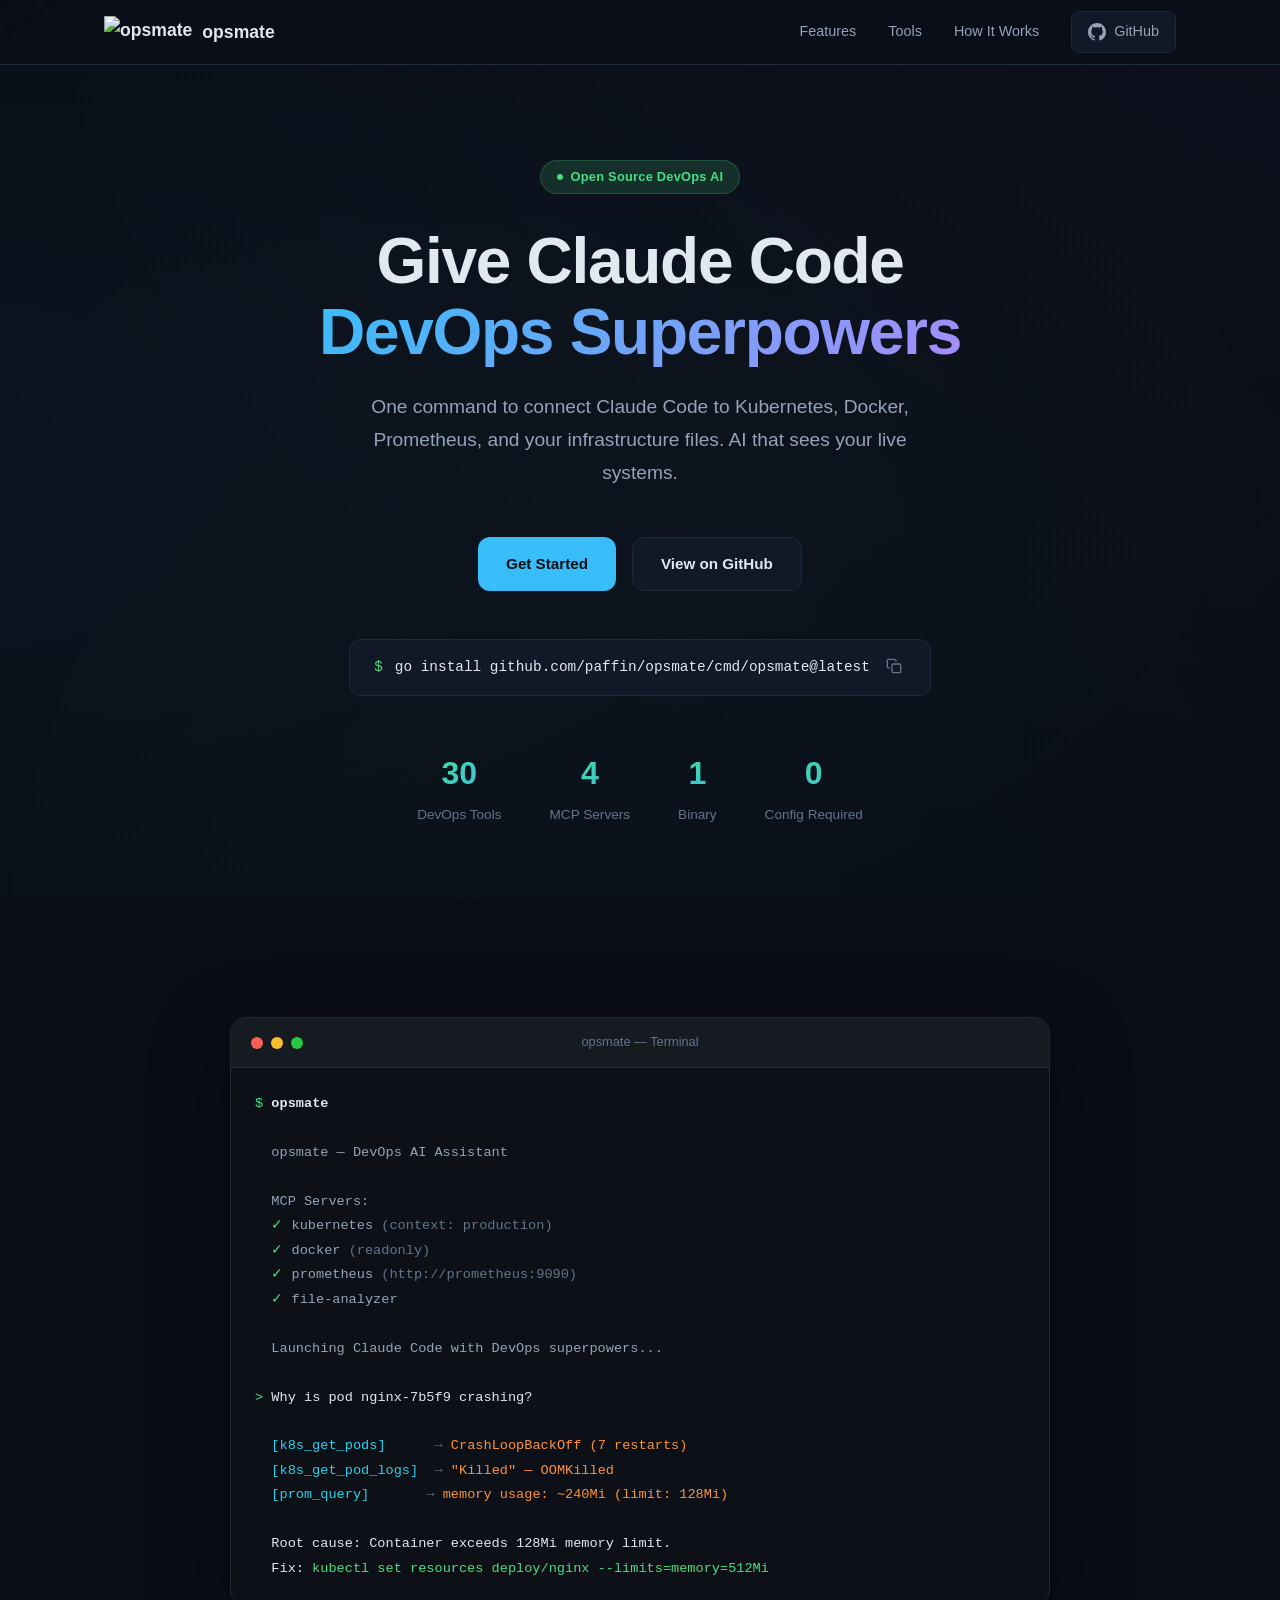
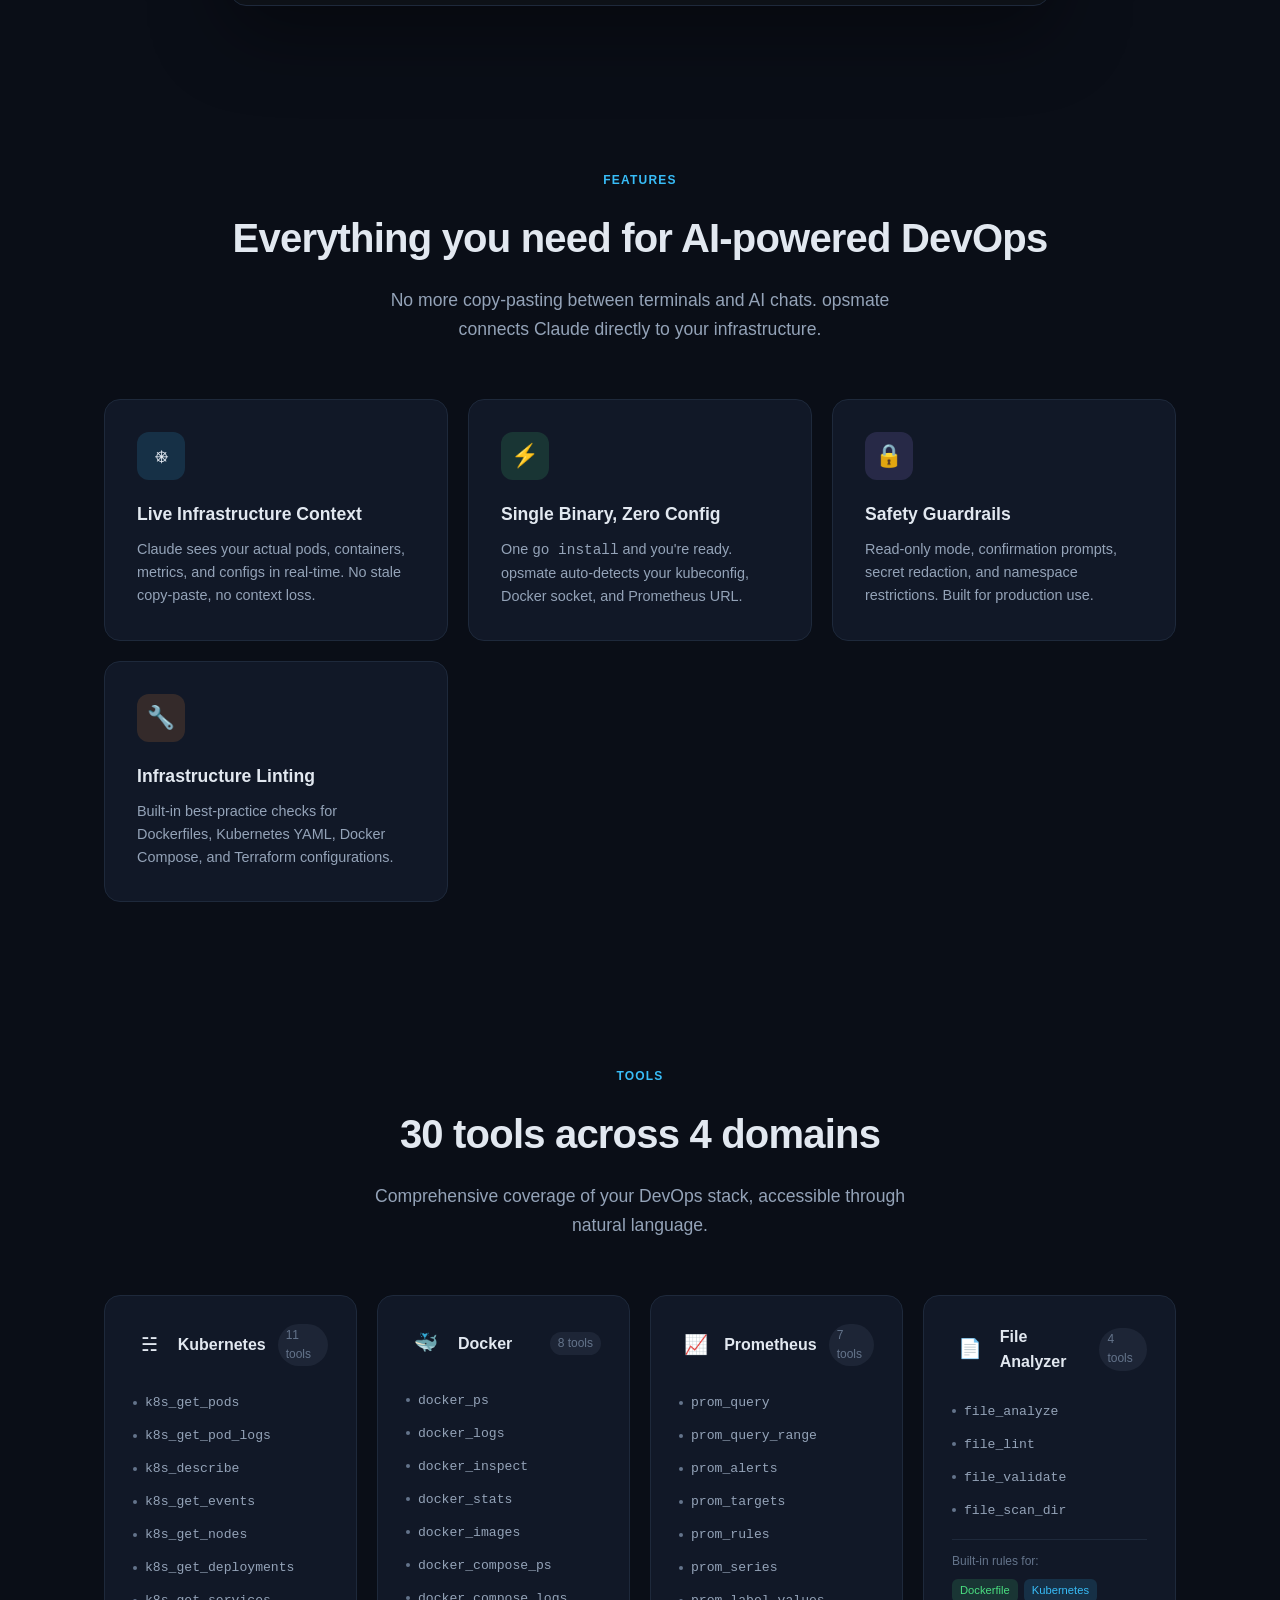
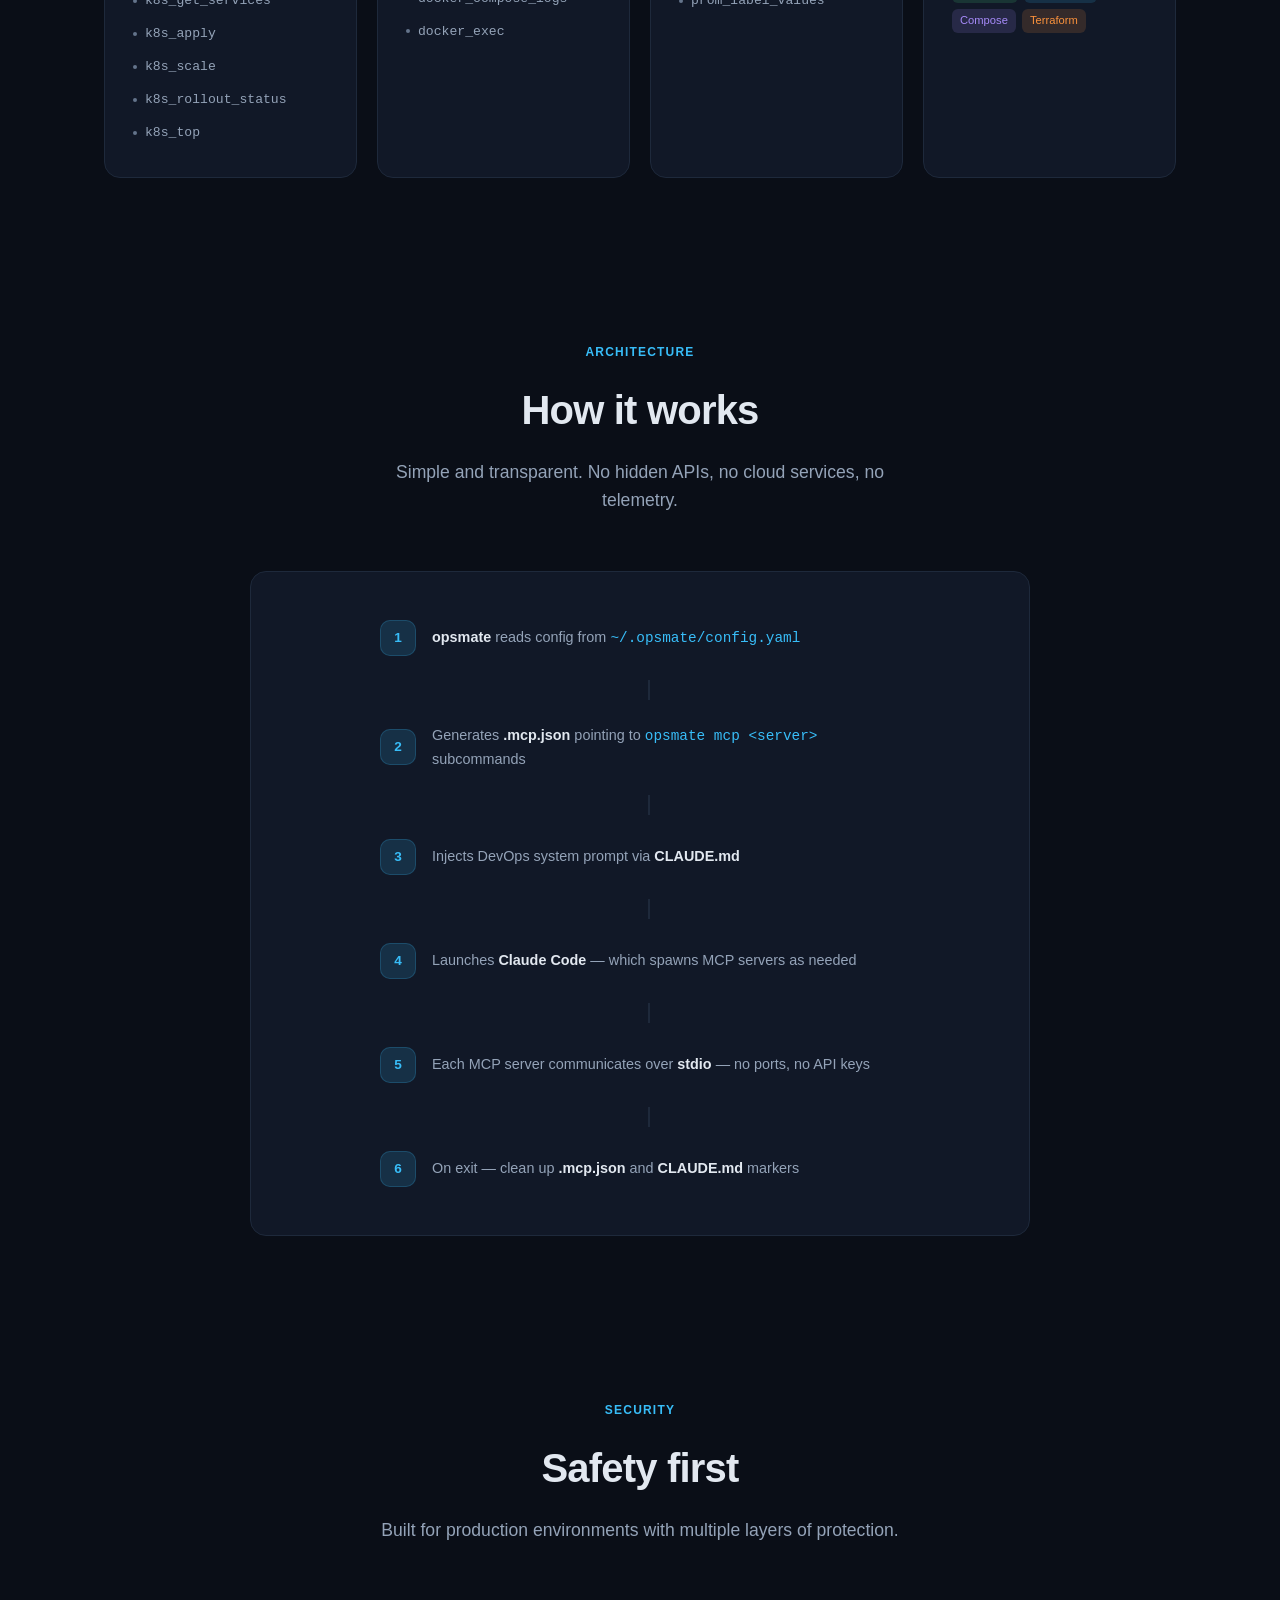
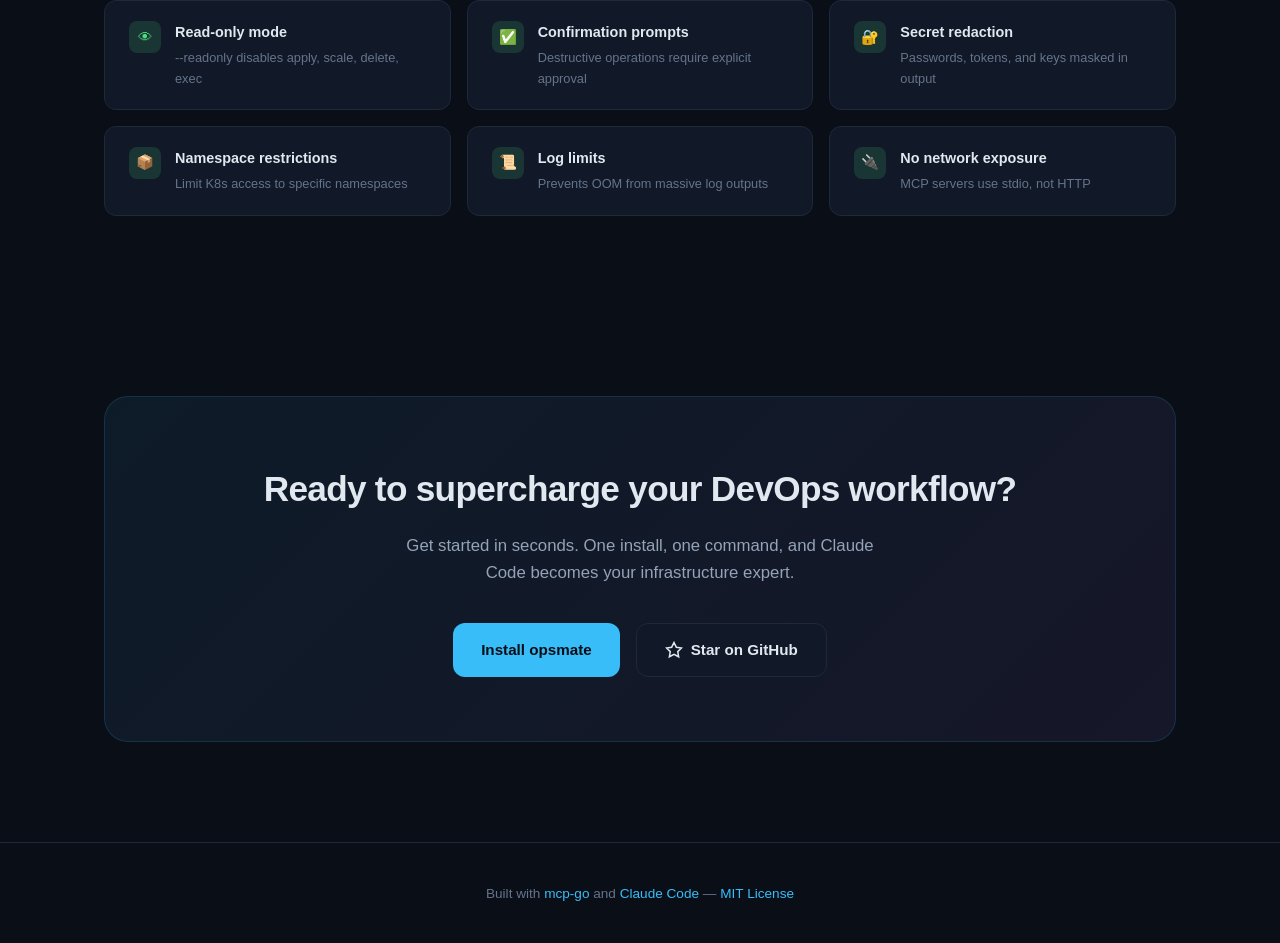
==== docs/index.html @ e322b0a3 "Add GitHub Pages landing page Beautiful dark-themed landing page showcasing opsmate features, 30 Dev" ====
<!DOCTYPE html>
<html lang="en">
<head>
    <meta charset="UTF-8">
    <meta name="viewport" content="width=device-width, initial-scale=1.0">
    <title>opsmate — DevOps AI Assistant for Claude Code</title>
    <meta name="description" content="One command to give Claude Code full understanding of your infrastructure. 30 DevOps tools. Zero copy-paste. Single binary.">
    <meta name="keywords" content="devops, kubernetes, docker, prometheus, claude, mcp, ai, cli, infrastructure">
    <meta property="og:title" content="opsmate — DevOps AI Assistant">
    <meta property="og:description" content="One command to give Claude Code full understanding of your infrastructure.">
    <meta property="og:type" content="website">
    <meta property="og:url" content="https://paffin.github.io/opsmate/">
    <link rel="icon" type="image/png" href="assets/logo.png">
    <style>
        :root {
            --bg: #0a0e17;
            --bg-card: #111827;
            --bg-card-hover: #1a2332;
            --border: #1e293b;
            --text: #e2e8f0;
            --text-dim: #94a3b8;
            --text-muted: #64748b;
            --accent: #38bdf8;
            --accent-glow: rgba(56, 189, 248, 0.15);
            --green: #4ade80;
            --green-dim: rgba(74, 222, 128, 0.15);
            --purple: #a78bfa;
            --purple-dim: rgba(167, 139, 250, 0.15);
            --orange: #fb923c;
            --orange-dim: rgba(251, 146, 60, 0.15);
            --red: #f87171;
            --cyan: #22d3ee;
            --gradient-1: linear-gradient(135deg, #38bdf8, #a78bfa);
            --gradient-2: linear-gradient(135deg, #4ade80, #38bdf8);
        }

        * { margin: 0; padding: 0; box-sizing: border-box; }

        html { scroll-behavior: smooth; }

        body {
            font-family: -apple-system, BlinkMacSystemFont, 'Segoe UI', Roboto, 'Helvetica Neue', Arial, sans-serif;
            background: var(--bg);
            color: var(--text);
            line-height: 1.6;
            overflow-x: hidden;
        }

        /* Ambient background */
        .ambient {
            position: fixed;
            top: 0; left: 0; right: 0; bottom: 0;
            pointer-events: none;
            z-index: 0;
            overflow: hidden;
        }
        .ambient::before {
            content: '';
            position: absolute;
            top: -50%; left: -50%;
            width: 200%; height: 200%;
            background: radial-gradient(ellipse at 20% 50%, rgba(56, 189, 248, 0.04) 0%, transparent 50%),
                        radial-gradient(ellipse at 80% 20%, rgba(167, 139, 250, 0.03) 0%, transparent 50%),
                        radial-gradient(ellipse at 50% 80%, rgba(74, 222, 128, 0.02) 0%, transparent 50%);
            animation: ambientShift 20s ease-in-out infinite alternate;
        }
        @keyframes ambientShift {
            0% { transform: translate(0, 0); }
            100% { transform: translate(-5%, 3%); }
        }

        .container {
            max-width: 1120px;
            margin: 0 auto;
            padding: 0 24px;
            position: relative;
            z-index: 1;
        }

        /* Nav */
        nav {
            position: fixed;
            top: 0; left: 0; right: 0;
            z-index: 100;
            backdrop-filter: blur(20px);
            background: rgba(10, 14, 23, 0.8);
            border-bottom: 1px solid var(--border);
        }
        nav .container {
            display: flex;
            align-items: center;
            justify-content: space-between;
            height: 64px;
        }
        .nav-brand {
            display: flex;
            align-items: center;
            gap: 10px;
            text-decoration: none;
            color: var(--text);
            font-weight: 700;
            font-size: 1.1rem;
        }
        .nav-brand img { height: 32px; }
        .nav-links { display: flex; gap: 32px; align-items: center; }
        .nav-links a {
            color: var(--text-dim);
            text-decoration: none;
            font-size: 0.9rem;
            transition: color 0.2s;
        }
        .nav-links a:hover { color: var(--text); }
        .nav-gh {
            display: inline-flex;
            align-items: center;
            gap: 8px;
            padding: 8px 16px;
            background: var(--bg-card);
            border: 1px solid var(--border);
            border-radius: 8px;
            color: var(--text);
            text-decoration: none;
            font-size: 0.85rem;
            font-weight: 500;
            transition: all 0.2s;
        }
        .nav-gh:hover { border-color: var(--accent); background: var(--accent-glow); }
        .nav-gh svg { width: 18px; height: 18px; fill: currentColor; }

        /* Hero */
        .hero {
            padding: 160px 0 100px;
            text-align: center;
        }
        .hero-badge {
            display: inline-flex;
            align-items: center;
            gap: 8px;
            padding: 6px 16px;
            background: var(--green-dim);
            border: 1px solid rgba(74, 222, 128, 0.2);
            border-radius: 100px;
            color: var(--green);
            font-size: 0.8rem;
            font-weight: 600;
            letter-spacing: 0.02em;
            margin-bottom: 32px;
        }
        .hero-badge::before {
            content: '';
            width: 6px; height: 6px;
            background: var(--green);
            border-radius: 50%;
            animation: pulse 2s ease-in-out infinite;
        }
        @keyframes pulse {
            0%, 100% { opacity: 1; }
            50% { opacity: 0.4; }
        }
        .hero h1 {
            font-size: clamp(2.5rem, 6vw, 4rem);
            font-weight: 800;
            line-height: 1.1;
            margin-bottom: 24px;
            letter-spacing: -0.02em;
        }
        .hero h1 .gradient {
            background: var(--gradient-1);
            -webkit-background-clip: text;
            -webkit-text-fill-color: transparent;
            background-clip: text;
        }
        .hero-sub {
            font-size: 1.2rem;
            color: var(--text-dim);
            max-width: 600px;
            margin: 0 auto 48px;
            line-height: 1.7;
        }
        .hero-actions {
            display: flex;
            gap: 16px;
            justify-content: center;
            flex-wrap: wrap;
            margin-bottom: 48px;
        }
        .btn {
            display: inline-flex;
            align-items: center;
            gap: 8px;
            padding: 14px 28px;
            border-radius: 12px;
            font-size: 0.95rem;
            font-weight: 600;
            text-decoration: none;
            transition: all 0.2s;
            cursor: pointer;
            border: none;
        }
        .btn-primary {
            background: var(--accent);
            color: #0a0e17;
        }
        .btn-primary:hover {
            background: #60ccf8;
            transform: translateY(-1px);
            box-shadow: 0 8px 30px rgba(56, 189, 248, 0.25);
        }
        .btn-secondary {
            background: var(--bg-card);
            color: var(--text);
            border: 1px solid var(--border);
        }
        .btn-secondary:hover {
            border-color: var(--text-muted);
            background: var(--bg-card-hover);
        }

        /* Install snippet */
        .install-box {
            display: inline-flex;
            align-items: center;
            gap: 12px;
            padding: 14px 24px;
            background: var(--bg-card);
            border: 1px solid var(--border);
            border-radius: 12px;
            font-family: 'SF Mono', 'Fira Code', 'Cascadia Code', monospace;
            font-size: 0.9rem;
            margin-bottom: 20px;
            cursor: pointer;
            transition: all 0.2s;
        }
        .install-box:hover { border-color: var(--accent); }
        .install-box .prompt { color: var(--green); user-select: none; }
        .install-box .cmd { color: var(--text); }
        .install-box .copy-btn {
            background: none;
            border: none;
            color: var(--text-muted);
            cursor: pointer;
            padding: 4px;
            transition: color 0.2s;
        }
        .install-box .copy-btn:hover { color: var(--accent); }

        /* Stats bar */
        .stats {
            display: flex;
            justify-content: center;
            gap: 48px;
            padding: 32px 0;
            flex-wrap: wrap;
        }
        .stat { text-align: center; }
        .stat-value {
            font-size: 2rem;
            font-weight: 800;
            background: var(--gradient-2);
            -webkit-background-clip: text;
            -webkit-text-fill-color: transparent;
            background-clip: text;
        }
        .stat-label { font-size: 0.85rem; color: var(--text-muted); margin-top: 4px; }

        /* Terminal demo */
        .terminal-section {
            padding: 60px 0 80px;
        }
        .terminal {
            background: #0d1117;
            border: 1px solid var(--border);
            border-radius: 16px;
            overflow: hidden;
            box-shadow: 0 25px 80px rgba(0,0,0,0.4);
            max-width: 820px;
            margin: 0 auto;
        }
        .terminal-bar {
            display: flex;
            align-items: center;
            gap: 8px;
            padding: 14px 20px;
            background: #161b22;
            border-bottom: 1px solid var(--border);
        }
        .terminal-dot {
            width: 12px; height: 12px;
            border-radius: 50%;
        }
        .terminal-dot.r { background: #ff5f57; }
        .terminal-dot.y { background: #febc2e; }
        .terminal-dot.g { background: #28c840; }
        .terminal-title {
            flex: 1;
            text-align: center;
            color: var(--text-muted);
            font-size: 0.8rem;
        }
        .terminal-body {
            padding: 24px;
            font-family: 'SF Mono', 'Fira Code', 'Cascadia Code', monospace;
            font-size: 0.85rem;
            line-height: 1.8;
            overflow-x: auto;
        }
        .terminal-body .prompt-line { color: var(--text-muted); }
        .terminal-body .prompt-sign { color: var(--green); }
        .terminal-body .cmd-text { color: var(--text); font-weight: 600; }
        .terminal-body .output { color: var(--text-dim); }
        .terminal-body .success { color: var(--green); }
        .terminal-body .tool-call { color: var(--cyan); }
        .terminal-body .arrow { color: var(--text-muted); }
        .terminal-body .result { color: var(--orange); }
        .terminal-body .ai-text { color: var(--text); }
        .terminal-body .dim { color: var(--text-muted); }

        /* Section headers */
        .section-header {
            text-align: center;
            margin-bottom: 56px;
        }
        .section-tag {
            display: inline-block;
            font-size: 0.75rem;
            font-weight: 700;
            letter-spacing: 0.1em;
            text-transform: uppercase;
            color: var(--accent);
            margin-bottom: 16px;
        }
        .section-header h2 {
            font-size: clamp(1.8rem, 4vw, 2.5rem);
            font-weight: 800;
            letter-spacing: -0.02em;
            margin-bottom: 16px;
        }
        .section-header p {
            color: var(--text-dim);
            font-size: 1.1rem;
            max-width: 560px;
            margin: 0 auto;
        }

        /* Features grid */
        .features {
            padding: 80px 0;
        }
        .features-grid {
            display: grid;
            grid-template-columns: repeat(auto-fit, minmax(320px, 1fr));
            gap: 20px;
        }
        .feature-card {
            padding: 32px;
            background: var(--bg-card);
            border: 1px solid var(--border);
            border-radius: 16px;
            transition: all 0.3s;
        }
        .feature-card:hover {
            border-color: rgba(56, 189, 248, 0.3);
            transform: translateY(-2px);
            box-shadow: 0 12px 40px rgba(0,0,0,0.2);
        }
        .feature-icon {
            width: 48px; height: 48px;
            border-radius: 12px;
            display: flex;
            align-items: center;
            justify-content: center;
            font-size: 1.4rem;
            margin-bottom: 20px;
        }
        .feature-icon.blue { background: var(--accent-glow); }
        .feature-icon.green { background: var(--green-dim); }
        .feature-icon.purple { background: var(--purple-dim); }
        .feature-icon.orange { background: var(--orange-dim); }
        .feature-card h3 {
            font-size: 1.1rem;
            font-weight: 700;
            margin-bottom: 10px;
        }
        .feature-card p {
            color: var(--text-dim);
            font-size: 0.9rem;
            line-height: 1.6;
        }

        /* Tools section */
        .tools-section {
            padding: 80px 0;
        }
        .tools-grid {
            display: grid;
            grid-template-columns: repeat(auto-fit, minmax(240px, 1fr));
            gap: 20px;
        }
        .tool-group {
            padding: 28px;
            background: var(--bg-card);
            border: 1px solid var(--border);
            border-radius: 16px;
        }
        .tool-group-header {
            display: flex;
            align-items: center;
            gap: 12px;
            margin-bottom: 20px;
        }
        .tool-group-icon {
            width: 40px; height: 40px;
            border-radius: 10px;
            display: flex;
            align-items: center;
            justify-content: center;
            font-size: 1.2rem;
        }
        .tool-group-name {
            font-weight: 700;
            font-size: 1rem;
        }
        .tool-group-count {
            font-size: 0.75rem;
            color: var(--text-muted);
            background: rgba(100, 116, 139, 0.15);
            padding: 2px 8px;
            border-radius: 100px;
            margin-left: auto;
        }
        .tool-list {
            list-style: none;
        }
        .tool-list li {
            padding: 6px 0;
            font-size: 0.82rem;
            color: var(--text-dim);
            font-family: 'SF Mono', 'Fira Code', 'Cascadia Code', monospace;
            display: flex;
            align-items: center;
            gap: 8px;
        }
        .tool-list li::before {
            content: '';
            width: 4px; height: 4px;
            background: var(--text-muted);
            border-radius: 50%;
            flex-shrink: 0;
        }

        /* How it works */
        .how-section {
            padding: 80px 0;
        }
        .architecture-box {
            background: var(--bg-card);
            border: 1px solid var(--border);
            border-radius: 16px;
            padding: 48px;
            max-width: 780px;
            margin: 0 auto;
        }
        .arch-flow {
            display: flex;
            flex-direction: column;
            gap: 24px;
            align-items: center;
        }
        .arch-step {
            display: flex;
            align-items: center;
            gap: 16px;
            width: 100%;
            max-width: 520px;
        }
        .arch-num {
            width: 36px; height: 36px;
            border-radius: 10px;
            background: var(--accent-glow);
            border: 1px solid rgba(56, 189, 248, 0.2);
            display: flex;
            align-items: center;
            justify-content: center;
            font-size: 0.85rem;
            font-weight: 700;
            color: var(--accent);
            flex-shrink: 0;
        }
        .arch-text { font-size: 0.9rem; color: var(--text-dim); }
        .arch-text strong { color: var(--text); }
        .arch-arrow {
            width: 2px; height: 20px;
            background: var(--border);
            margin-left: 17px;
        }

        /* Safety section */
        .safety-section {
            padding: 80px 0;
        }
        .safety-grid {
            display: grid;
            grid-template-columns: repeat(auto-fit, minmax(300px, 1fr));
            gap: 16px;
        }
        .safety-item {
            display: flex;
            align-items: flex-start;
            gap: 14px;
            padding: 20px 24px;
            background: var(--bg-card);
            border: 1px solid var(--border);
            border-radius: 12px;
        }
        .safety-icon {
            width: 32px; height: 32px;
            border-radius: 8px;
            background: var(--green-dim);
            display: flex;
            align-items: center;
            justify-content: center;
            flex-shrink: 0;
            color: var(--green);
            font-size: 0.9rem;
        }
        .safety-item h4 {
            font-size: 0.9rem;
            font-weight: 600;
            margin-bottom: 4px;
        }
        .safety-item p {
            font-size: 0.8rem;
            color: var(--text-muted);
        }

        /* CTA */
        .cta-section {
            padding: 100px 0;
            text-align: center;
        }
        .cta-box {
            padding: 64px 48px;
            background: linear-gradient(135deg, rgba(56, 189, 248, 0.08), rgba(167, 139, 250, 0.08));
            border: 1px solid rgba(56, 189, 248, 0.15);
            border-radius: 24px;
        }
        .cta-box h2 {
            font-size: clamp(1.6rem, 3vw, 2.2rem);
            font-weight: 800;
            margin-bottom: 16px;
            letter-spacing: -0.02em;
        }
        .cta-box p {
            color: var(--text-dim);
            font-size: 1.05rem;
            margin-bottom: 36px;
            max-width: 480px;
            margin-left: auto;
            margin-right: auto;
        }

        /* Footer */
        footer {
            padding: 40px 0;
            border-top: 1px solid var(--border);
            text-align: center;
        }
        footer p {
            color: var(--text-muted);
            font-size: 0.85rem;
        }
        footer a { color: var(--accent); text-decoration: none; }
        footer a:hover { text-decoration: underline; }

        /* Responsive */
        @media (max-width: 768px) {
            .nav-links a:not(.nav-gh) { display: none; }
            .hero { padding: 120px 0 60px; }
            .stats { gap: 32px; }
            .install-box { font-size: 0.8rem; padding: 12px 16px; }
            .features-grid, .tools-grid { grid-template-columns: 1fr; }
            .safety-grid { grid-template-columns: 1fr; }
            .architecture-box { padding: 32px 24px; }
            .cta-box { padding: 48px 24px; }
        }

        /* Animations */
        .fade-in {
            opacity: 0;
            transform: translateY(20px);
            transition: opacity 0.6s ease, transform 0.6s ease;
        }
        .fade-in.visible {
            opacity: 1;
            transform: translateY(0);
        }
    </style>
</head>
<body>
    <div class="ambient"></div>

    <!-- Nav -->
    <nav>
        <div class="container">
            <a href="#" class="nav-brand">
                <img src="assets/logo.png" alt="opsmate">
                <span>opsmate</span>
            </a>
            <div class="nav-links">
                <a href="#features">Features</a>
                <a href="#tools">Tools</a>
                <a href="#how-it-works">How It Works</a>
                <a href="https://github.com/Paffin/opsmate" class="nav-gh">
                    <svg viewBox="0 0 16 16"><path d="M8 0C3.58 0 0 3.58 0 8c0 3.54 2.29 6.53 5.47 7.59.4.07.55-.17.55-.38 0-.19-.01-.82-.01-1.49-2.01.37-2.53-.49-2.69-.94-.09-.23-.48-.94-.82-1.13-.28-.15-.68-.52-.01-.53.63-.01 1.08.58 1.23.82.72 1.21 1.87.87 2.33.66.07-.52.28-.87.51-1.07-1.78-.2-3.64-.89-3.64-3.95 0-.87.31-1.59.82-2.15-.08-.2-.36-1.02.08-2.12 0 0 .67-.21 2.2.82.64-.18 1.32-.27 2-.27.68 0 1.36.09 2 .27 1.53-1.04 2.2-.82 2.2-.82.44 1.1.16 1.92.08 2.12.51.56.82 1.27.82 2.15 0 3.07-1.87 3.75-3.65 3.95.29.25.54.73.54 1.48 0 1.07-.01 1.93-.01 2.2 0 .21.15.46.55.38A8.013 8.013 0 0016 8c0-4.42-3.58-8-8-8z"/></svg>
                    GitHub
                </a>
            </div>
        </div>
    </nav>

    <!-- Hero -->
    <section class="hero">
        <div class="container">
            <div class="hero-badge">Open Source DevOps AI</div>
            <h1>
                Give Claude Code<br>
                <span class="gradient">DevOps Superpowers</span>
            </h1>
            <p class="hero-sub">
                One command to connect Claude Code to Kubernetes, Docker, Prometheus, and your infrastructure files. AI that sees your live systems.
            </p>
            <div class="hero-actions">
                <a href="https://github.com/Paffin/opsmate#install" class="btn btn-primary">Get Started</a>
                <a href="https://github.com/Paffin/opsmate" class="btn btn-secondary">View on GitHub</a>
            </div>
            <div class="install-box" onclick="navigator.clipboard.writeText('go install github.com/paffin/opsmate/cmd/opsmate@latest')">
                <span class="prompt">$</span>
                <span class="cmd">go install github.com/paffin/opsmate/cmd/opsmate@latest</span>
                <button class="copy-btn" title="Copy">
                    <svg width="16" height="16" viewBox="0 0 24 24" fill="none" stroke="currentColor" stroke-width="2" stroke-linecap="round" stroke-linejoin="round"><rect x="9" y="9" width="13" height="13" rx="2" ry="2"/><path d="M5 15H4a2 2 0 0 1-2-2V4a2 2 0 0 1 2-2h9a2 2 0 0 1 2 2v1"/></svg>
                </button>
            </div>

            <div class="stats fade-in">
                <div class="stat">
                    <div class="stat-value">30</div>
                    <div class="stat-label">DevOps Tools</div>
                </div>
                <div class="stat">
                    <div class="stat-value">4</div>
                    <div class="stat-label">MCP Servers</div>
                </div>
                <div class="stat">
                    <div class="stat-value">1</div>
                    <div class="stat-label">Binary</div>
                </div>
                <div class="stat">
                    <div class="stat-value">0</div>
                    <div class="stat-label">Config Required</div>
                </div>
            </div>
        </div>
    </section>

    <!-- Terminal Demo -->
    <section class="terminal-section">
        <div class="container">
            <div class="terminal fade-in">
                <div class="terminal-bar">
                    <div class="terminal-dot r"></div>
                    <div class="terminal-dot y"></div>
                    <div class="terminal-dot g"></div>
                    <div class="terminal-title">opsmate &mdash; Terminal</div>
                    <div style="width:52px"></div>
                </div>
                <div class="terminal-body">
                    <div><span class="prompt-sign">$</span> <span class="cmd-text">opsmate</span></div>
                    <br>
                    <div class="output">&nbsp;&nbsp;opsmate &mdash; DevOps AI Assistant</div>
                    <br>
                    <div class="output">&nbsp;&nbsp;MCP Servers:</div>
                    <div>&nbsp;&nbsp;<span class="success">&check;</span> <span class="output">kubernetes</span> <span class="dim">(context: production)</span></div>
                    <div>&nbsp;&nbsp;<span class="success">&check;</span> <span class="output">docker</span> <span class="dim">(readonly)</span></div>
                    <div>&nbsp;&nbsp;<span class="success">&check;</span> <span class="output">prometheus</span> <span class="dim">(http://prometheus:9090)</span></div>
                    <div>&nbsp;&nbsp;<span class="success">&check;</span> <span class="output">file-analyzer</span></div>
                    <br>
                    <div class="output">&nbsp;&nbsp;Launching Claude Code with DevOps superpowers...</div>
                    <br>
                    <div><span class="prompt-sign">&gt;</span> <span class="ai-text">Why is pod nginx-7b5f9 crashing?</span></div>
                    <br>
                    <div>&nbsp;&nbsp;<span class="tool-call">[k8s_get_pods]</span> &nbsp;&nbsp;&nbsp;&nbsp;&nbsp;<span class="arrow">&rarr;</span> <span class="result">CrashLoopBackOff (7 restarts)</span></div>
                    <div>&nbsp;&nbsp;<span class="tool-call">[k8s_get_pod_logs]</span> &nbsp;<span class="arrow">&rarr;</span> <span class="result">"Killed" &mdash; OOMKilled</span></div>
                    <div>&nbsp;&nbsp;<span class="tool-call">[prom_query]</span> &nbsp;&nbsp;&nbsp;&nbsp;&nbsp;&nbsp;<span class="arrow">&rarr;</span> <span class="result">memory usage: ~240Mi (limit: 128Mi)</span></div>
                    <br>
                    <div class="ai-text">&nbsp;&nbsp;Root cause: Container exceeds 128Mi memory limit.</div>
                    <div class="ai-text">&nbsp;&nbsp;Fix: <span style="color: var(--green)">kubectl set resources deploy/nginx --limits=memory=512Mi</span></div>
                </div>
            </div>
        </div>
    </section>

    <!-- Features -->
    <section class="features" id="features">
        <div class="container">
            <div class="section-header fade-in">
                <div class="section-tag">Features</div>
                <h2>Everything you need for AI-powered DevOps</h2>
                <p>No more copy-pasting between terminals and AI chats. opsmate connects Claude directly to your infrastructure.</p>
            </div>
            <div class="features-grid">
                <div class="feature-card fade-in">
                    <div class="feature-icon blue">&#9096;</div>
                    <h3>Live Infrastructure Context</h3>
                    <p>Claude sees your actual pods, containers, metrics, and configs in real-time. No stale copy-paste, no context loss.</p>
                </div>
                <div class="feature-card fade-in">
                    <div class="feature-icon green">&#9889;</div>
                    <h3>Single Binary, Zero Config</h3>
                    <p>One <code>go install</code> and you're ready. opsmate auto-detects your kubeconfig, Docker socket, and Prometheus URL.</p>
                </div>
                <div class="feature-card fade-in">
                    <div class="feature-icon purple">&#128274;</div>
                    <h3>Safety Guardrails</h3>
                    <p>Read-only mode, confirmation prompts, secret redaction, and namespace restrictions. Built for production use.</p>
                </div>
                <div class="feature-card fade-in">
                    <div class="feature-icon orange">&#128295;</div>
                    <h3>Infrastructure Linting</h3>
                    <p>Built-in best-practice checks for Dockerfiles, Kubernetes YAML, Docker Compose, and Terraform configurations.</p>
                </div>
            </div>
        </div>
    </section>

    <!-- Tools -->
    <section class="tools-section" id="tools">
        <div class="container">
            <div class="section-header fade-in">
                <div class="section-tag">Tools</div>
                <h2>30 tools across 4 domains</h2>
                <p>Comprehensive coverage of your DevOps stack, accessible through natural language.</p>
            </div>
            <div class="tools-grid">
                <div class="tool-group fade-in">
                    <div class="tool-group-header">
                        <div class="tool-group-icon blue">&#9781;</div>
                        <div class="tool-group-name">Kubernetes</div>
                        <div class="tool-group-count">11 tools</div>
                    </div>
                    <ul class="tool-list">
                        <li>k8s_get_pods</li>
                        <li>k8s_get_pod_logs</li>
                        <li>k8s_describe</li>
                        <li>k8s_get_events</li>
                        <li>k8s_get_nodes</li>
                        <li>k8s_get_deployments</li>
                        <li>k8s_get_services</li>
                        <li>k8s_apply</li>
                        <li>k8s_scale</li>
                        <li>k8s_rollout_status</li>
                        <li>k8s_top</li>
                    </ul>
                </div>
                <div class="tool-group fade-in">
                    <div class="tool-group-header">
                        <div class="tool-group-icon purple">&#128051;</div>
                        <div class="tool-group-name">Docker</div>
                        <div class="tool-group-count">8 tools</div>
                    </div>
                    <ul class="tool-list">
                        <li>docker_ps</li>
                        <li>docker_logs</li>
                        <li>docker_inspect</li>
                        <li>docker_stats</li>
                        <li>docker_images</li>
                        <li>docker_compose_ps</li>
                        <li>docker_compose_logs</li>
                        <li>docker_exec</li>
                    </ul>
                </div>
                <div class="tool-group fade-in">
                    <div class="tool-group-header">
                        <div class="tool-group-icon orange">&#128200;</div>
                        <div class="tool-group-name">Prometheus</div>
                        <div class="tool-group-count">7 tools</div>
                    </div>
                    <ul class="tool-list">
                        <li>prom_query</li>
                        <li>prom_query_range</li>
                        <li>prom_alerts</li>
                        <li>prom_targets</li>
                        <li>prom_rules</li>
                        <li>prom_series</li>
                        <li>prom_label_values</li>
                    </ul>
                </div>
                <div class="tool-group fade-in">
                    <div class="tool-group-header">
                        <div class="tool-group-icon green">&#128196;</div>
                        <div class="tool-group-name">File Analyzer</div>
                        <div class="tool-group-count">4 tools</div>
                    </div>
                    <ul class="tool-list">
                        <li>file_analyze</li>
                        <li>file_lint</li>
                        <li>file_validate</li>
                        <li>file_scan_dir</li>
                    </ul>
                    <div style="margin-top: 12px; padding-top: 12px; border-top: 1px solid var(--border);">
                        <div style="font-size: 0.75rem; color: var(--text-muted); margin-bottom: 8px;">Built-in rules for:</div>
                        <div style="display: flex; flex-wrap: wrap; gap: 6px;">
                            <span style="font-size: 0.7rem; padding: 3px 8px; background: var(--green-dim); border-radius: 6px; color: var(--green);">Dockerfile</span>
                            <span style="font-size: 0.7rem; padding: 3px 8px; background: var(--accent-glow); border-radius: 6px; color: var(--accent);">Kubernetes</span>
                            <span style="font-size: 0.7rem; padding: 3px 8px; background: var(--purple-dim); border-radius: 6px; color: var(--purple);">Compose</span>
                            <span style="font-size: 0.7rem; padding: 3px 8px; background: var(--orange-dim); border-radius: 6px; color: var(--orange);">Terraform</span>
                        </div>
                    </div>
                </div>
            </div>
        </div>
    </section>

    <!-- How it works -->
    <section class="how-section" id="how-it-works">
        <div class="container">
            <div class="section-header fade-in">
                <div class="section-tag">Architecture</div>
                <h2>How it works</h2>
                <p>Simple and transparent. No hidden APIs, no cloud services, no telemetry.</p>
            </div>
            <div class="architecture-box fade-in">
                <div class="arch-flow">
                    <div class="arch-step">
                        <div class="arch-num">1</div>
                        <div class="arch-text"><strong>opsmate</strong> reads config from <code style="color: var(--accent)">~/.opsmate/config.yaml</code></div>
                    </div>
                    <div class="arch-arrow"></div>
                    <div class="arch-step">
                        <div class="arch-num">2</div>
                        <div class="arch-text">Generates <strong>.mcp.json</strong> pointing to <code style="color: var(--accent)">opsmate mcp &lt;server&gt;</code> subcommands</div>
                    </div>
                    <div class="arch-arrow"></div>
                    <div class="arch-step">
                        <div class="arch-num">3</div>
                        <div class="arch-text">Injects DevOps system prompt via <strong>CLAUDE.md</strong></div>
                    </div>
                    <div class="arch-arrow"></div>
                    <div class="arch-step">
                        <div class="arch-num">4</div>
                        <div class="arch-text">Launches <strong>Claude Code</strong> &mdash; which spawns MCP servers as needed</div>
                    </div>
                    <div class="arch-arrow"></div>
                    <div class="arch-step">
                        <div class="arch-num">5</div>
                        <div class="arch-text">Each MCP server communicates over <strong>stdio</strong> &mdash; no ports, no API keys</div>
                    </div>
                    <div class="arch-arrow"></div>
                    <div class="arch-step">
                        <div class="arch-num">6</div>
                        <div class="arch-text">On exit &mdash; clean up <strong>.mcp.json</strong> and <strong>CLAUDE.md</strong> markers</div>
                    </div>
                </div>
            </div>
        </div>
    </section>

    <!-- Safety -->
    <section class="safety-section" id="safety">
        <div class="container">
            <div class="section-header fade-in">
                <div class="section-tag">Security</div>
                <h2>Safety first</h2>
                <p>Built for production environments with multiple layers of protection.</p>
            </div>
            <div class="safety-grid">
                <div class="safety-item fade-in">
                    <div class="safety-icon">&#128065;</div>
                    <div>
                        <h4>Read-only mode</h4>
                        <p>--readonly disables apply, scale, delete, exec</p>
                    </div>
                </div>
                <div class="safety-item fade-in">
                    <div class="safety-icon">&#9989;</div>
                    <div>
                        <h4>Confirmation prompts</h4>
                        <p>Destructive operations require explicit approval</p>
                    </div>
                </div>
                <div class="safety-item fade-in">
                    <div class="safety-icon">&#128272;</div>
                    <div>
                        <h4>Secret redaction</h4>
                        <p>Passwords, tokens, and keys masked in output</p>
                    </div>
                </div>
                <div class="safety-item fade-in">
                    <div class="safety-icon">&#128230;</div>
                    <div>
                        <h4>Namespace restrictions</h4>
                        <p>Limit K8s access to specific namespaces</p>
                    </div>
                </div>
                <div class="safety-item fade-in">
                    <div class="safety-icon">&#128220;</div>
                    <div>
                        <h4>Log limits</h4>
                        <p>Prevents OOM from massive log outputs</p>
                    </div>
                </div>
                <div class="safety-item fade-in">
                    <div class="safety-icon">&#128268;</div>
                    <div>
                        <h4>No network exposure</h4>
                        <p>MCP servers use stdio, not HTTP</p>
                    </div>
                </div>
            </div>
        </div>
    </section>

    <!-- CTA -->
    <section class="cta-section">
        <div class="container">
            <div class="cta-box fade-in">
                <h2>Ready to supercharge your DevOps workflow?</h2>
                <p>Get started in seconds. One install, one command, and Claude Code becomes your infrastructure expert.</p>
                <div style="display: flex; gap: 16px; justify-content: center; flex-wrap: wrap;">
                    <a href="https://github.com/Paffin/opsmate#install" class="btn btn-primary">Install opsmate</a>
                    <a href="https://github.com/Paffin/opsmate" class="btn btn-secondary">
                        <svg width="18" height="18" viewBox="0 0 24 24" fill="none" stroke="currentColor" stroke-width="2"><polygon points="12 2 15.09 8.26 22 9.27 17 14.14 18.18 21.02 12 17.77 5.82 21.02 7 14.14 2 9.27 8.91 8.26 12 2"/></svg>
                        Star on GitHub
                    </a>
                </div>
            </div>
        </div>
    </section>

    <!-- Footer -->
    <footer>
        <div class="container">
            <p>Built with <a href="https://github.com/mark3labs/mcp-go">mcp-go</a> and <a href="https://docs.anthropic.com/en/docs/claude-code">Claude Code</a> &mdash; <a href="https://github.com/Paffin/opsmate/blob/main/LICENSE">MIT License</a></p>
        </div>
    </footer>

    <script>
        // Intersection Observer for fade-in animations
        const observer = new IntersectionObserver((entries) => {
            entries.forEach(entry => {
                if (entry.isIntersecting) {
                    entry.target.classList.add('visible');
                }
            });
        }, { threshold: 0.1, rootMargin: '0px 0px -40px 0px' });

        document.querySelectorAll('.fade-in').forEach(el => observer.observe(el));

        // Smooth scroll for nav links
        document.querySelectorAll('a[href^="#"]').forEach(anchor => {
            anchor.addEventListener('click', function(e) {
                e.preventDefault();
                const target = document.querySelector(this.getAttribute('href'));
                if (target) {
                    target.scrollIntoView({ behavior: 'smooth', block: 'start' });
                }
            });
        });
    </script>
</body>
</html>
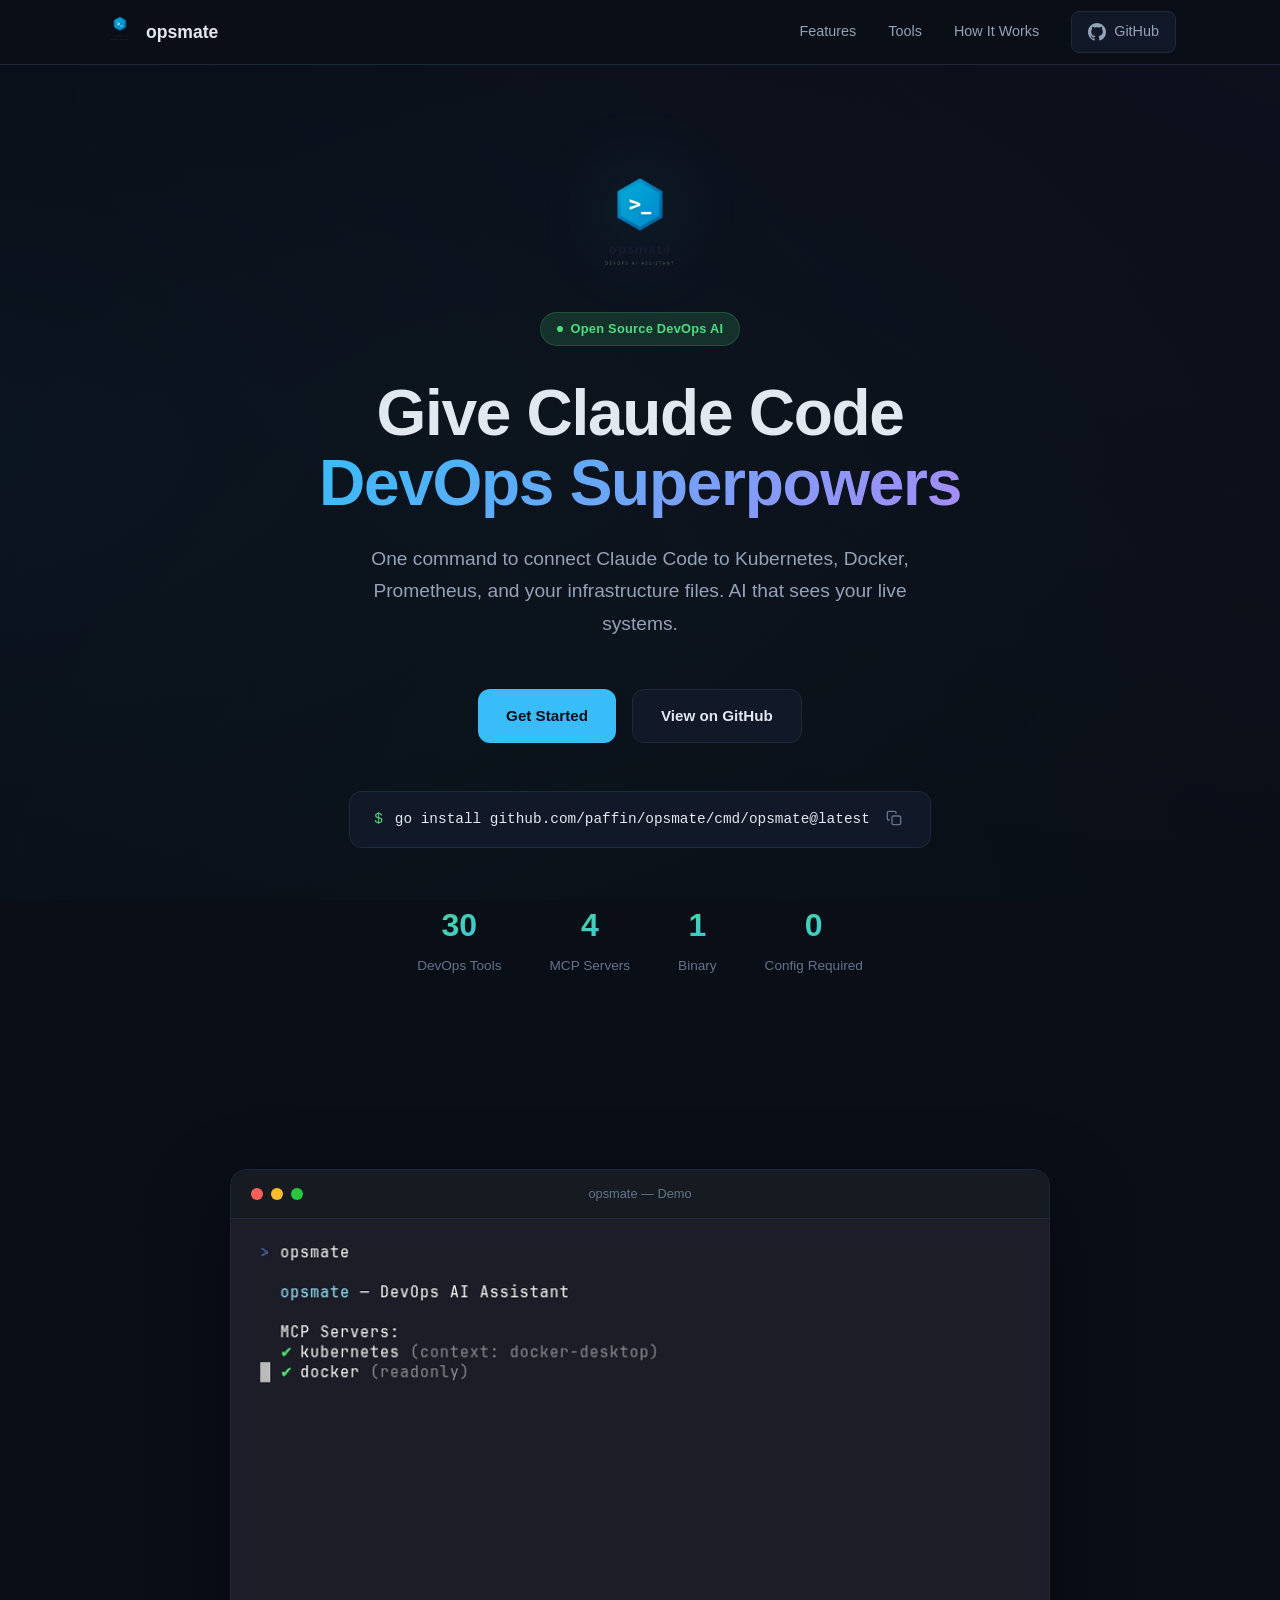
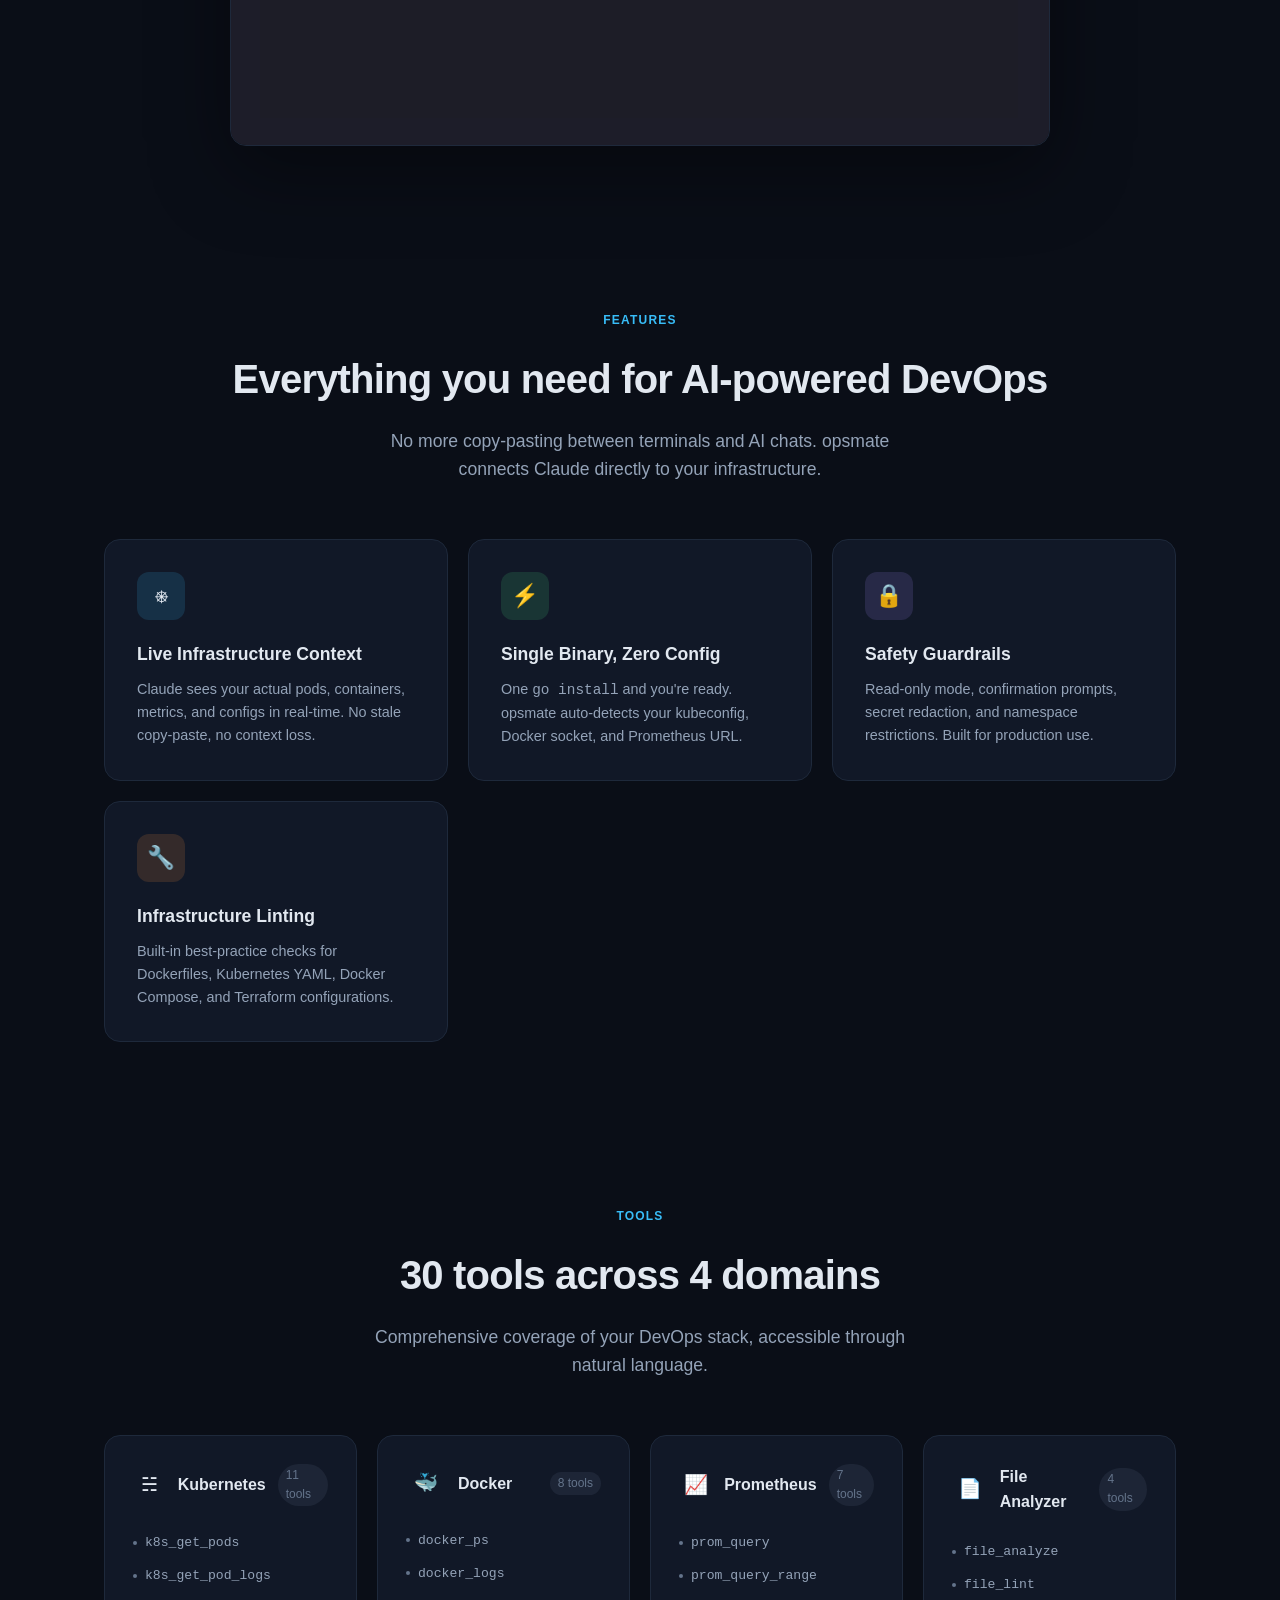
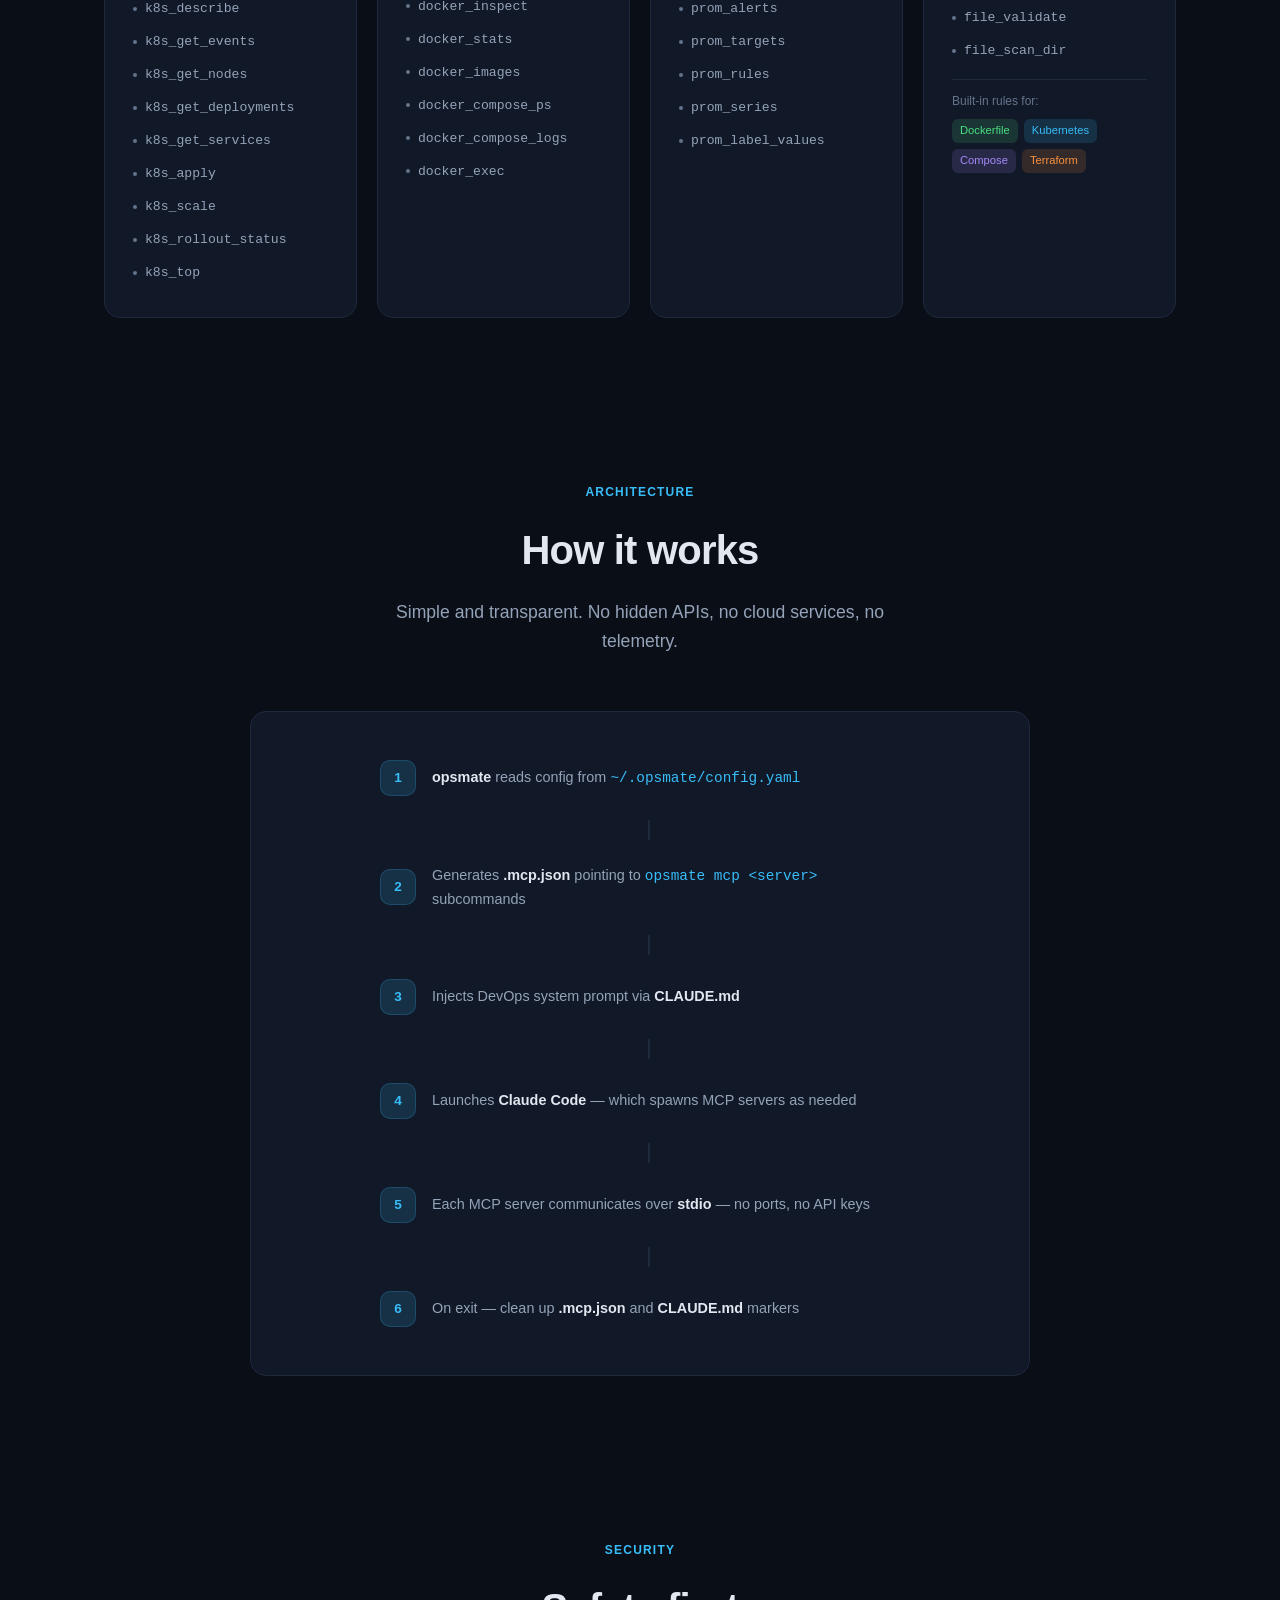
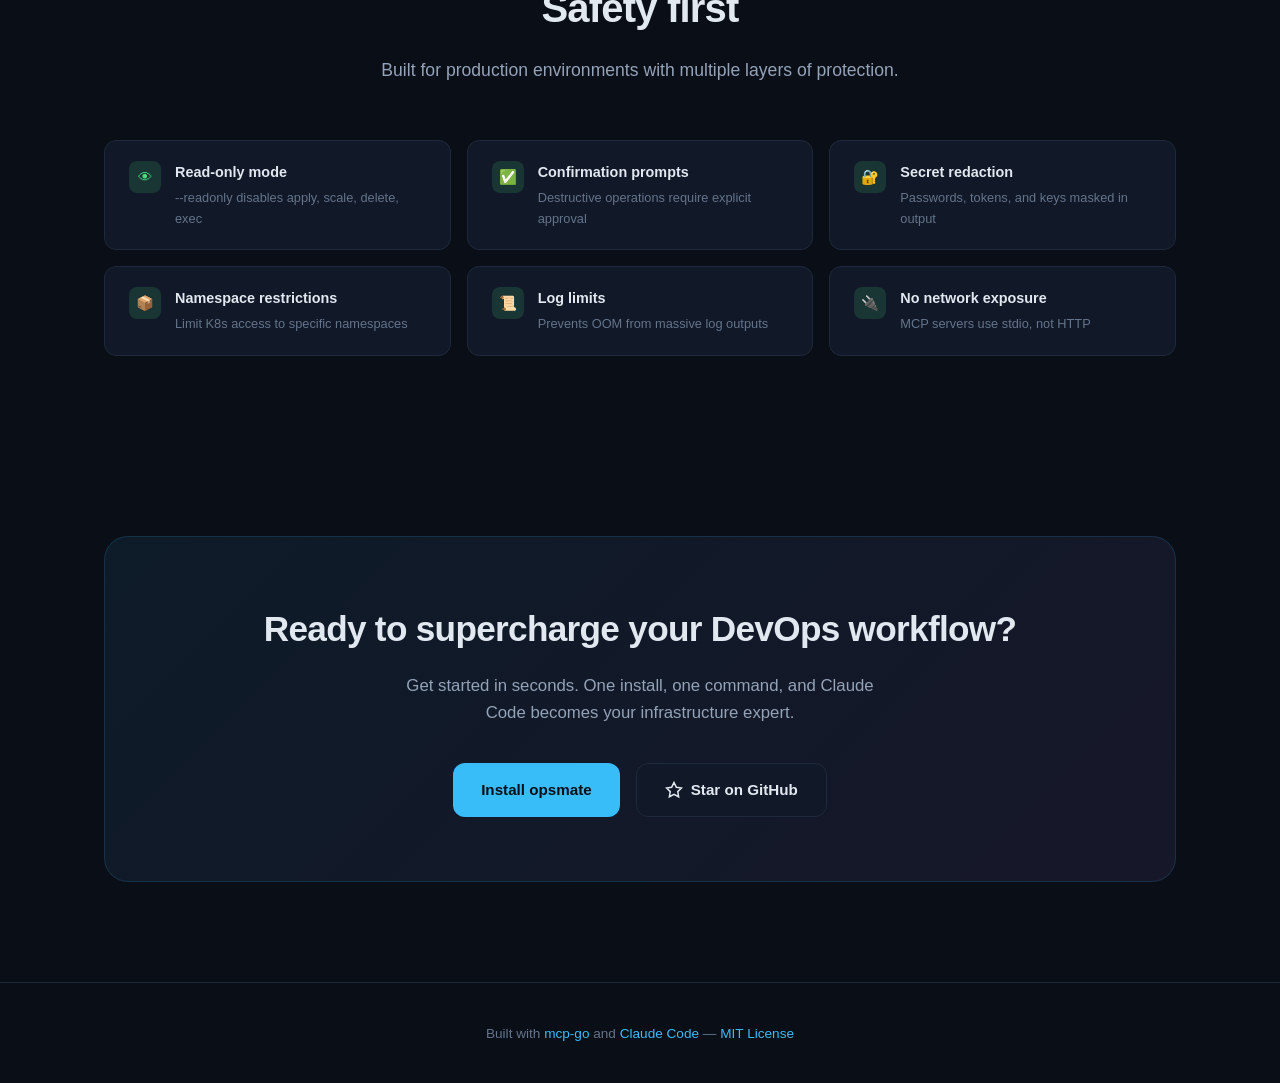
==== commit 26da748a: "Add real logos and demo GIF to GitHub Pages - Nav: use logo-dark.png with picture element for theme " ====
--- a/docs/index.html
+++ b/docs/index.html
@@ -584,6 +584,27 @@
             .cta-box { padding: 48px 24px; }
         }
 
+        /* Hero logo */
+        .hero-logo {
+            margin-bottom: 24px;
+        }
+        .hero-logo img {
+            filter: drop-shadow(0 0 40px rgba(56, 189, 248, 0.2));
+        }
+
+        /* Demo GIF */
+        .demo-wrapper {
+            max-width: 820px;
+            margin: 0 auto;
+        }
+        .demo-gif-container {
+            overflow: hidden;
+        }
+        .demo-gif {
+            width: 100%;
+            display: block;
+        }
+
         /* Animations */
         .fade-in {
             opacity: 0;
@@ -603,7 +624,10 @@
     <nav>
         <div class="container">
             <a href="#" class="nav-brand">
-                <img src="assets/logo.png" alt="opsmate">
+                <picture>
+                    <source media="(prefers-color-scheme: light)" srcset="assets/logo.png">
+                    <img src="assets/logo-dark.png" alt="opsmate" height="32">
+                </picture>
                 <span>opsmate</span>
             </a>
             <div class="nav-links">
@@ -621,6 +645,12 @@
     <!-- Hero -->
     <section class="hero">
         <div class="container">
+            <div class="hero-logo">
+                <picture>
+                    <source media="(prefers-color-scheme: light)" srcset="assets/logo.png">
+                    <img src="assets/logo-dark.png" alt="opsmate logo" width="120">
+                </picture>
+            </div>
             <div class="hero-badge">Open Source DevOps AI</div>
             <h1>
                 Give Claude Code<br>
@@ -662,38 +692,21 @@
         </div>
     </section>
 
-    <!-- Terminal Demo -->
+    <!-- Demo GIF -->
     <section class="terminal-section">
         <div class="container">
-            <div class="terminal fade-in">
-                <div class="terminal-bar">
-                    <div class="terminal-dot r"></div>
-                    <div class="terminal-dot y"></div>
-                    <div class="terminal-dot g"></div>
-                    <div class="terminal-title">opsmate &mdash; Terminal</div>
-                    <div style="width:52px"></div>
-                </div>
-                <div class="terminal-body">
-                    <div><span class="prompt-sign">$</span> <span class="cmd-text">opsmate</span></div>
-                    <br>
-                    <div class="output">&nbsp;&nbsp;opsmate &mdash; DevOps AI Assistant</div>
-                    <br>
-                    <div class="output">&nbsp;&nbsp;MCP Servers:</div>
-                    <div>&nbsp;&nbsp;<span class="success">&check;</span> <span class="output">kubernetes</span> <span class="dim">(context: production)</span></div>
-                    <div>&nbsp;&nbsp;<span class="success">&check;</span> <span class="output">docker</span> <span class="dim">(readonly)</span></div>
-                    <div>&nbsp;&nbsp;<span class="success">&check;</span> <span class="output">prometheus</span> <span class="dim">(http://prometheus:9090)</span></div>
-                    <div>&nbsp;&nbsp;<span class="success">&check;</span> <span class="output">file-analyzer</span></div>
-                    <br>
-                    <div class="output">&nbsp;&nbsp;Launching Claude Code with DevOps superpowers...</div>
-                    <br>
-                    <div><span class="prompt-sign">&gt;</span> <span class="ai-text">Why is pod nginx-7b5f9 crashing?</span></div>
-                    <br>
-                    <div>&nbsp;&nbsp;<span class="tool-call">[k8s_get_pods]</span> &nbsp;&nbsp;&nbsp;&nbsp;&nbsp;<span class="arrow">&rarr;</span> <span class="result">CrashLoopBackOff (7 restarts)</span></div>
-                    <div>&nbsp;&nbsp;<span class="tool-call">[k8s_get_pod_logs]</span> &nbsp;<span class="arrow">&rarr;</span> <span class="result">"Killed" &mdash; OOMKilled</span></div>
-                    <div>&nbsp;&nbsp;<span class="tool-call">[prom_query]</span> &nbsp;&nbsp;&nbsp;&nbsp;&nbsp;&nbsp;<span class="arrow">&rarr;</span> <span class="result">memory usage: ~240Mi (limit: 128Mi)</span></div>
-                    <br>
-                    <div class="ai-text">&nbsp;&nbsp;Root cause: Container exceeds 128Mi memory limit.</div>
-                    <div class="ai-text">&nbsp;&nbsp;Fix: <span style="color: var(--green)">kubectl set resources deploy/nginx --limits=memory=512Mi</span></div>
+            <div class="demo-wrapper fade-in">
+                <div class="terminal">
+                    <div class="terminal-bar">
+                        <div class="terminal-dot r"></div>
+                        <div class="terminal-dot y"></div>
+                        <div class="terminal-dot g"></div>
+                        <div class="terminal-title">opsmate &mdash; Demo</div>
+                        <div style="width:52px"></div>
+                    </div>
+                    <div class="demo-gif-container">
+                        <img src="assets/demo.gif" alt="opsmate demo — AI-powered DevOps in action" class="demo-gif" loading="lazy">
+                    </div>
                 </div>
             </div>
         </div>
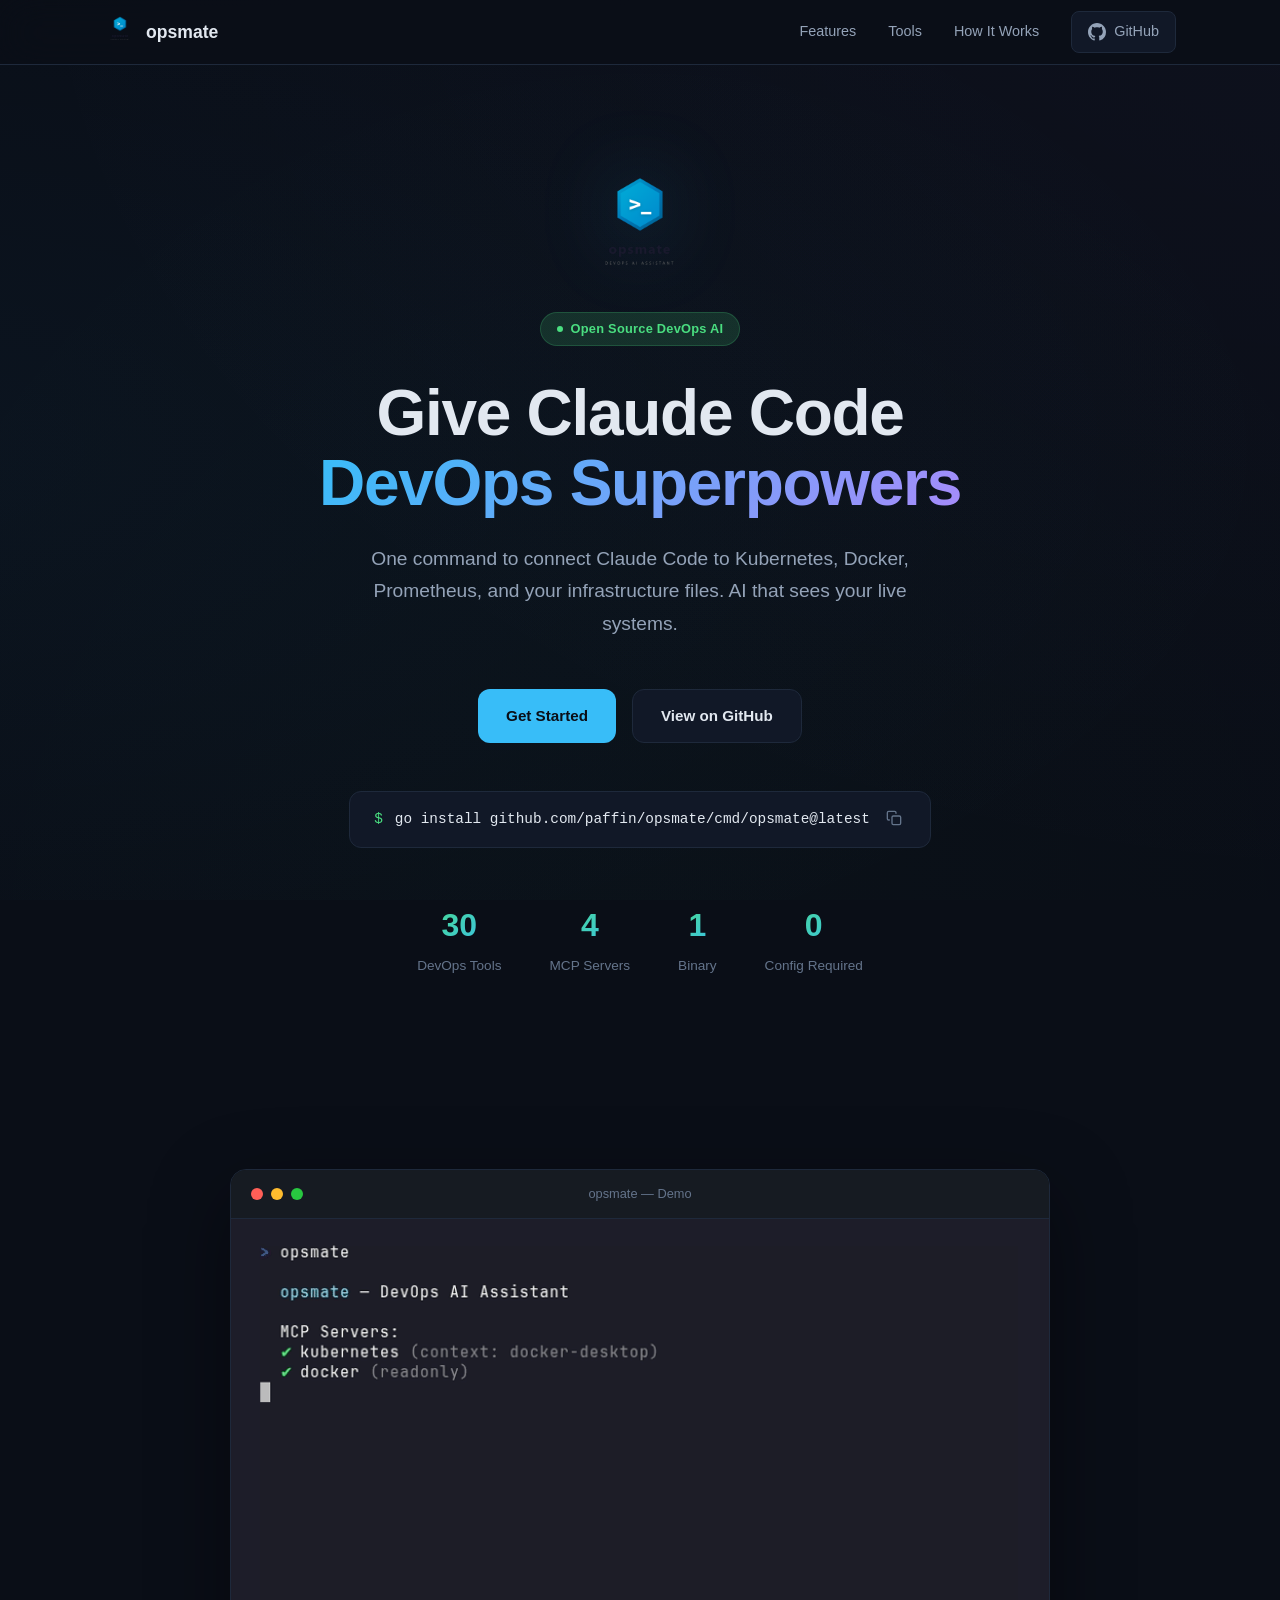
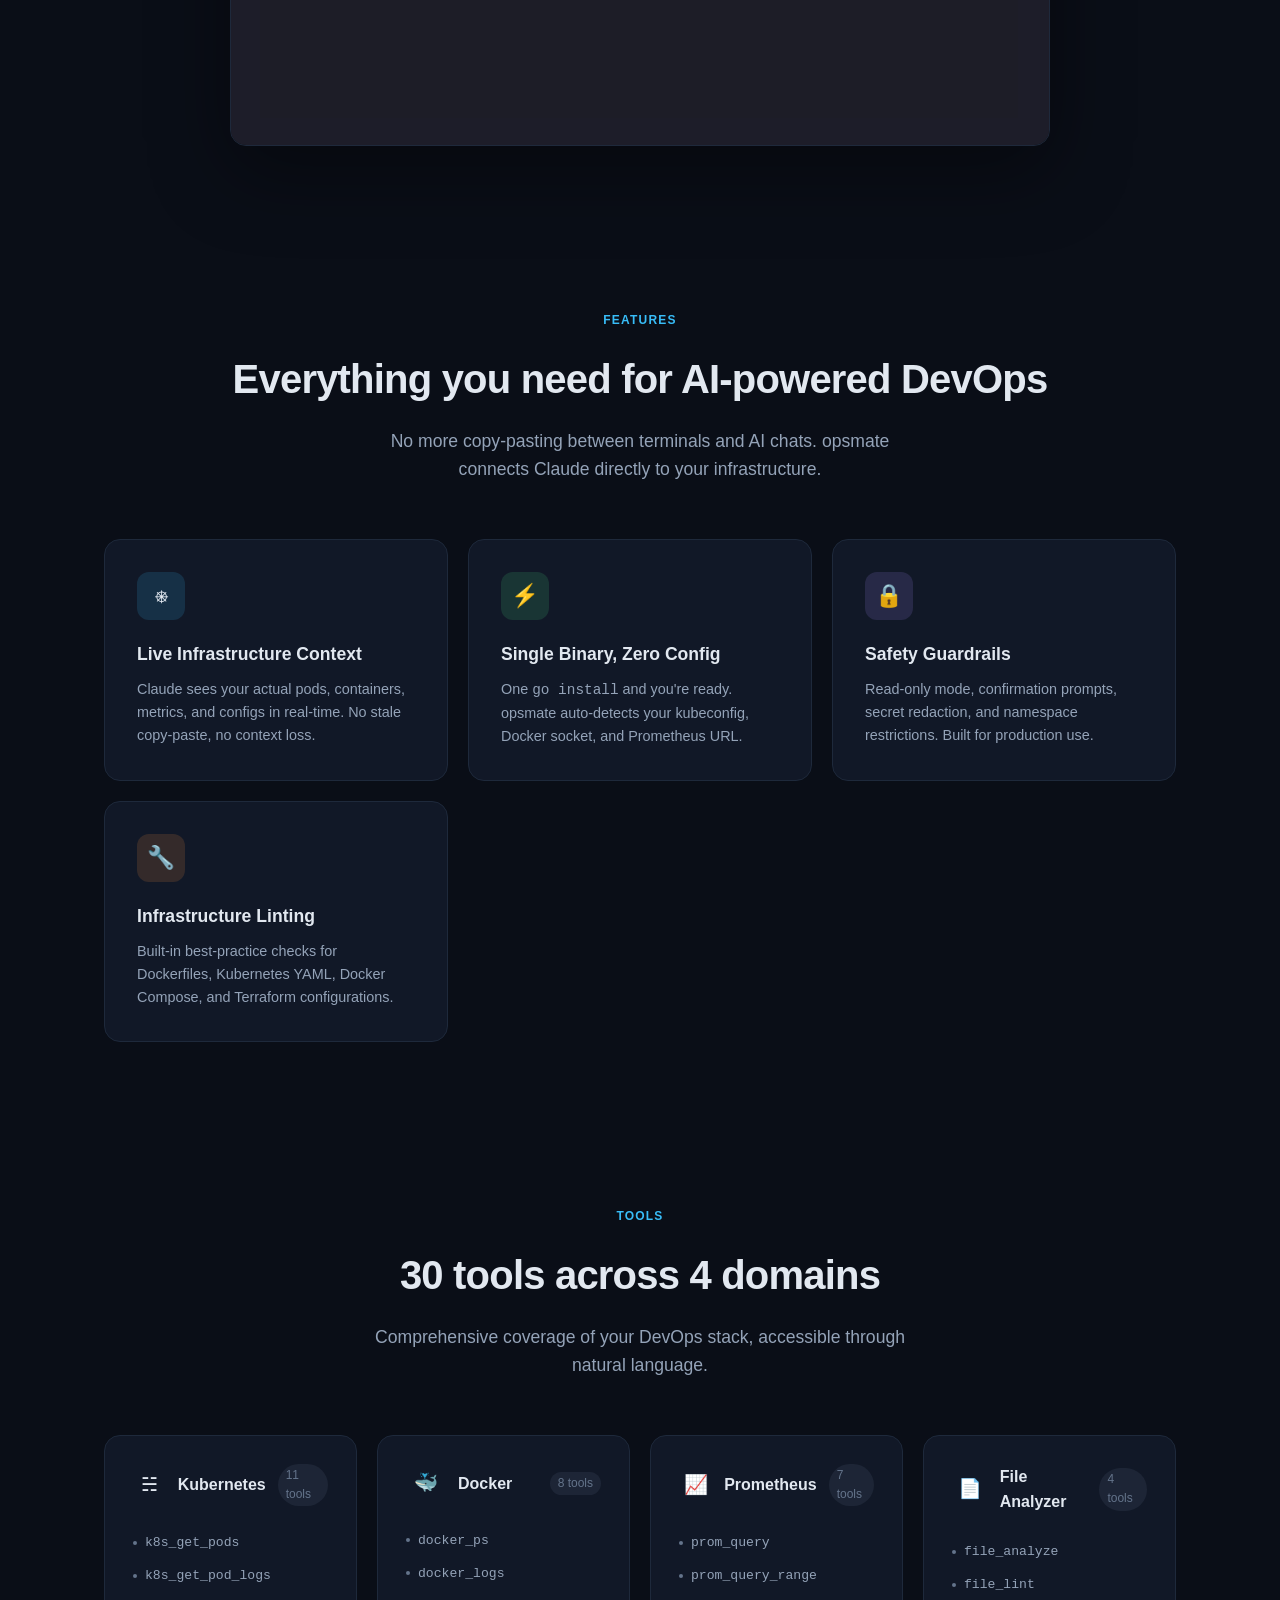
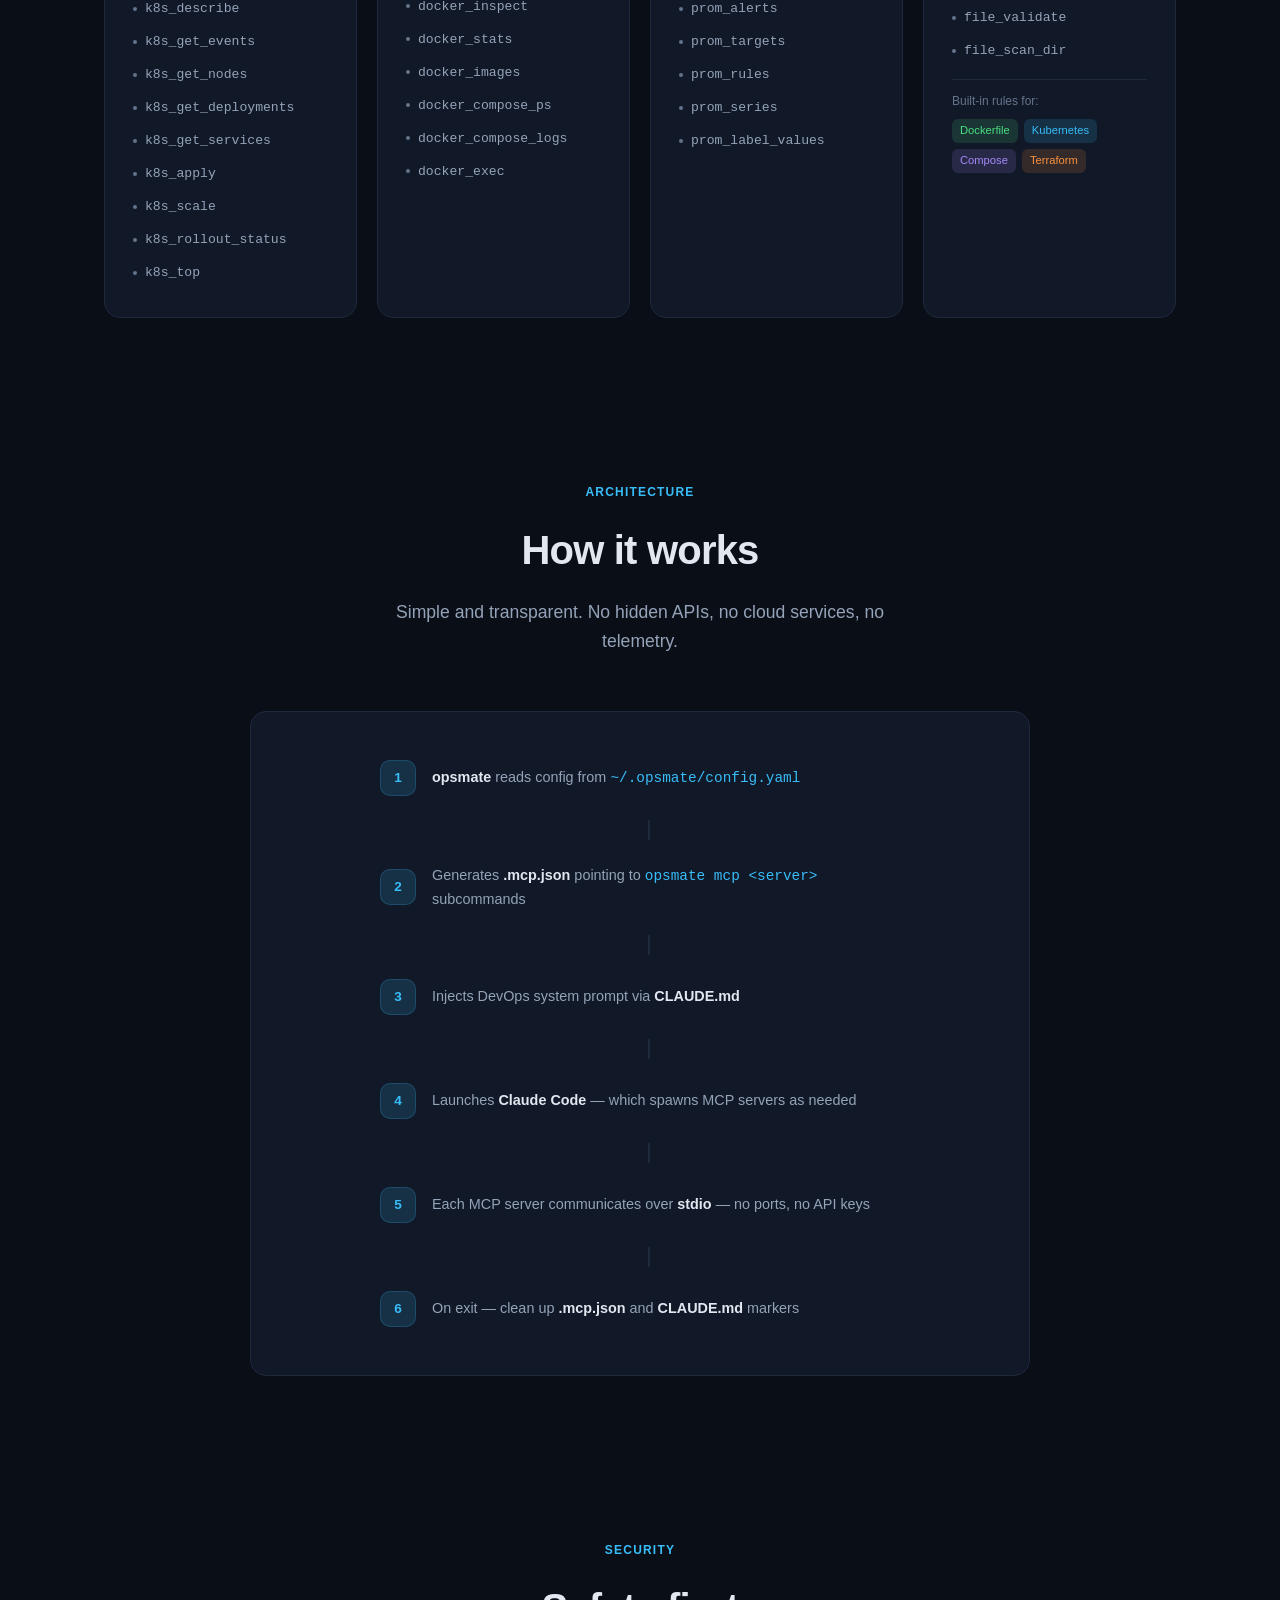
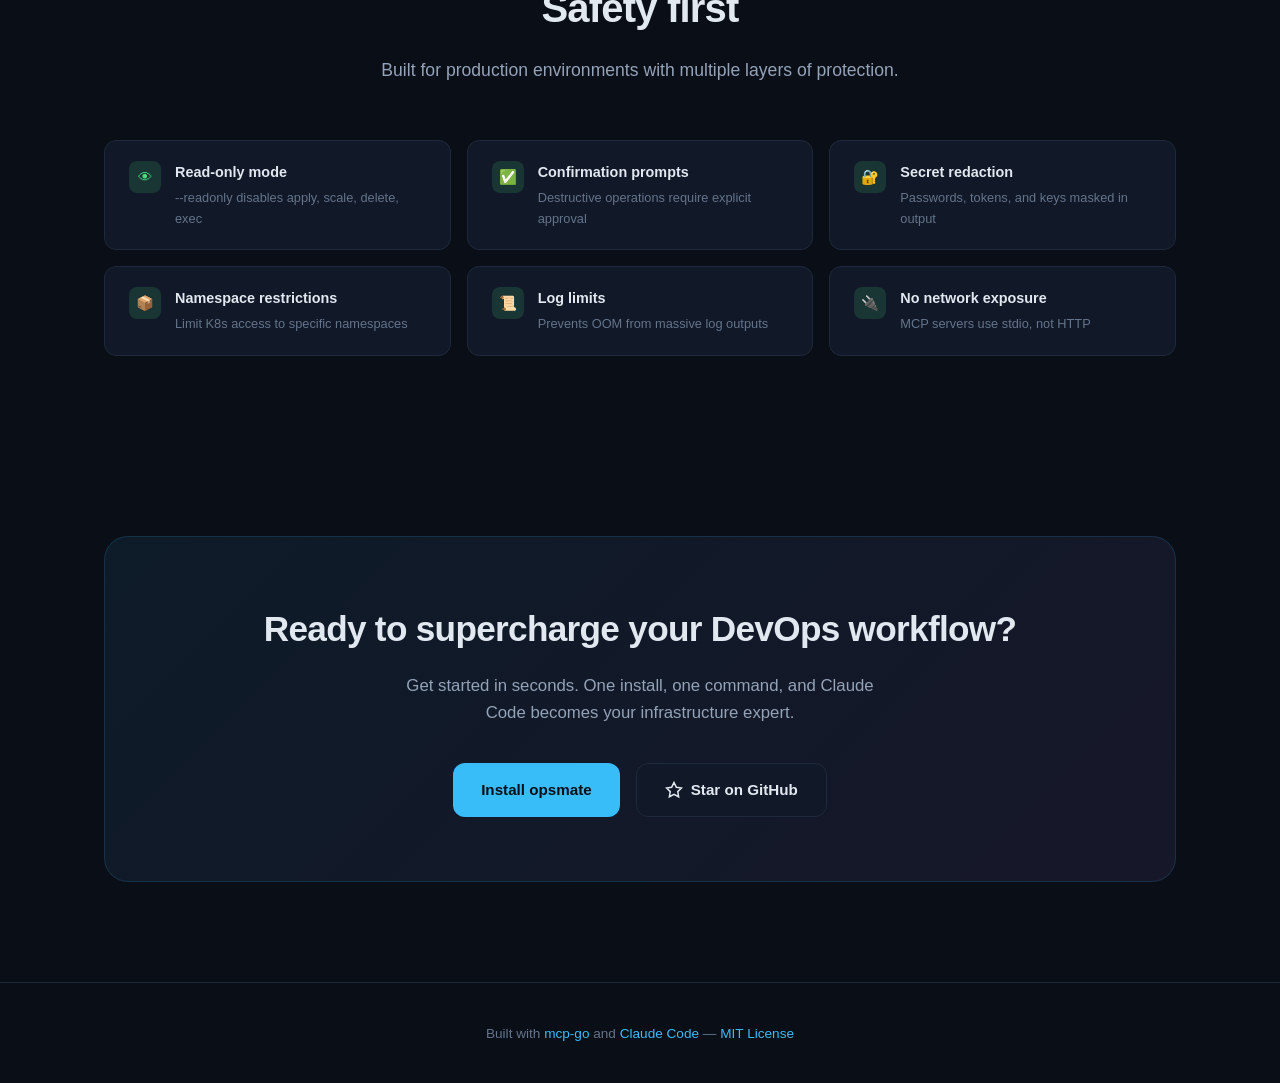
==== commit 8f23b1b5: "fix: add CLI entry point, fix gitignore, align CI and links - Add cmd/opsmate/main.go (was excluded " ====
--- a/docs/index.html
+++ b/docs/index.html
@@ -634,7 +634,7 @@
                 <a href="#features">Features</a>
                 <a href="#tools">Tools</a>
                 <a href="#how-it-works">How It Works</a>
-                <a href="https://github.com/Paffin/opsmate" class="nav-gh">
+                <a href="https://github.com/paffin/opsmate" class="nav-gh">
                     <svg viewBox="0 0 16 16"><path d="M8 0C3.58 0 0 3.58 0 8c0 3.54 2.29 6.53 5.47 7.59.4.07.55-.17.55-.38 0-.19-.01-.82-.01-1.49-2.01.37-2.53-.49-2.69-.94-.09-.23-.48-.94-.82-1.13-.28-.15-.68-.52-.01-.53.63-.01 1.08.58 1.23.82.72 1.21 1.87.87 2.33.66.07-.52.28-.87.51-1.07-1.78-.2-3.64-.89-3.64-3.95 0-.87.31-1.59.82-2.15-.08-.2-.36-1.02.08-2.12 0 0 .67-.21 2.2.82.64-.18 1.32-.27 2-.27.68 0 1.36.09 2 .27 1.53-1.04 2.2-.82 2.2-.82.44 1.1.16 1.92.08 2.12.51.56.82 1.27.82 2.15 0 3.07-1.87 3.75-3.65 3.95.29.25.54.73.54 1.48 0 1.07-.01 1.93-.01 2.2 0 .21.15.46.55.38A8.013 8.013 0 0016 8c0-4.42-3.58-8-8-8z"/></svg>
                     GitHub
                 </a>
@@ -660,8 +660,8 @@
                 One command to connect Claude Code to Kubernetes, Docker, Prometheus, and your infrastructure files. AI that sees your live systems.
             </p>
             <div class="hero-actions">
-                <a href="https://github.com/Paffin/opsmate#install" class="btn btn-primary">Get Started</a>
-                <a href="https://github.com/Paffin/opsmate" class="btn btn-secondary">View on GitHub</a>
+                <a href="https://github.com/paffin/opsmate#install" class="btn btn-primary">Get Started</a>
+                <a href="https://github.com/paffin/opsmate" class="btn btn-secondary">View on GitHub</a>
             </div>
             <div class="install-box" onclick="navigator.clipboard.writeText('go install github.com/paffin/opsmate/cmd/opsmate@latest')">
                 <span class="prompt">$</span>
@@ -939,8 +939,8 @@
                 <h2>Ready to supercharge your DevOps workflow?</h2>
                 <p>Get started in seconds. One install, one command, and Claude Code becomes your infrastructure expert.</p>
                 <div style="display: flex; gap: 16px; justify-content: center; flex-wrap: wrap;">
-                    <a href="https://github.com/Paffin/opsmate#install" class="btn btn-primary">Install opsmate</a>
-                    <a href="https://github.com/Paffin/opsmate" class="btn btn-secondary">
+                    <a href="https://github.com/paffin/opsmate#install" class="btn btn-primary">Install opsmate</a>
+                    <a href="https://github.com/paffin/opsmate" class="btn btn-secondary">
                         <svg width="18" height="18" viewBox="0 0 24 24" fill="none" stroke="currentColor" stroke-width="2"><polygon points="12 2 15.09 8.26 22 9.27 17 14.14 18.18 21.02 12 17.77 5.82 21.02 7 14.14 2 9.27 8.91 8.26 12 2"/></svg>
                         Star on GitHub
                     </a>
@@ -952,7 +952,7 @@
     <!-- Footer -->
     <footer>
         <div class="container">
-            <p>Built with <a href="https://github.com/mark3labs/mcp-go">mcp-go</a> and <a href="https://docs.anthropic.com/en/docs/claude-code">Claude Code</a> &mdash; <a href="https://github.com/Paffin/opsmate/blob/main/LICENSE">MIT License</a></p>
+            <p>Built with <a href="https://github.com/mark3labs/mcp-go">mcp-go</a> and <a href="https://docs.anthropic.com/en/docs/claude-code">Claude Code</a> &mdash; <a href="https://github.com/paffin/opsmate/blob/main/LICENSE">MIT License</a></p>
         </div>
     </footer>
 
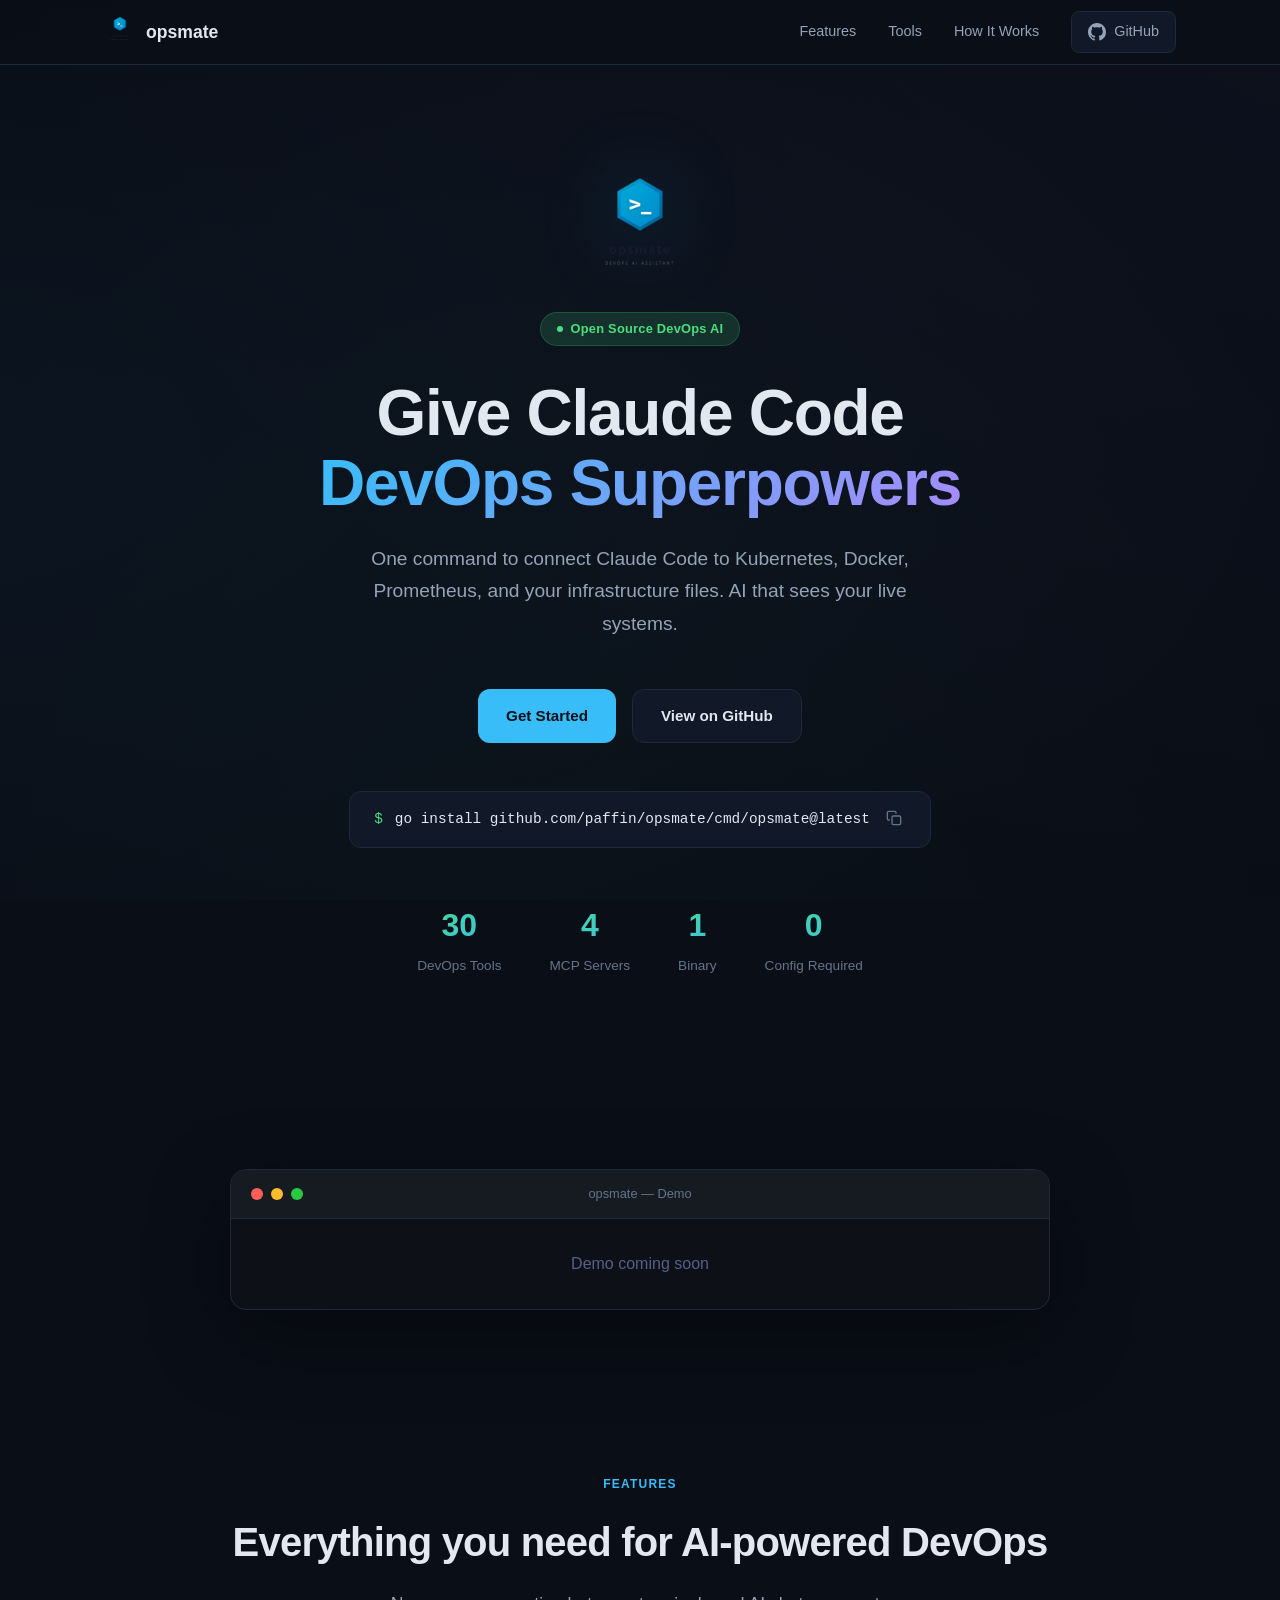
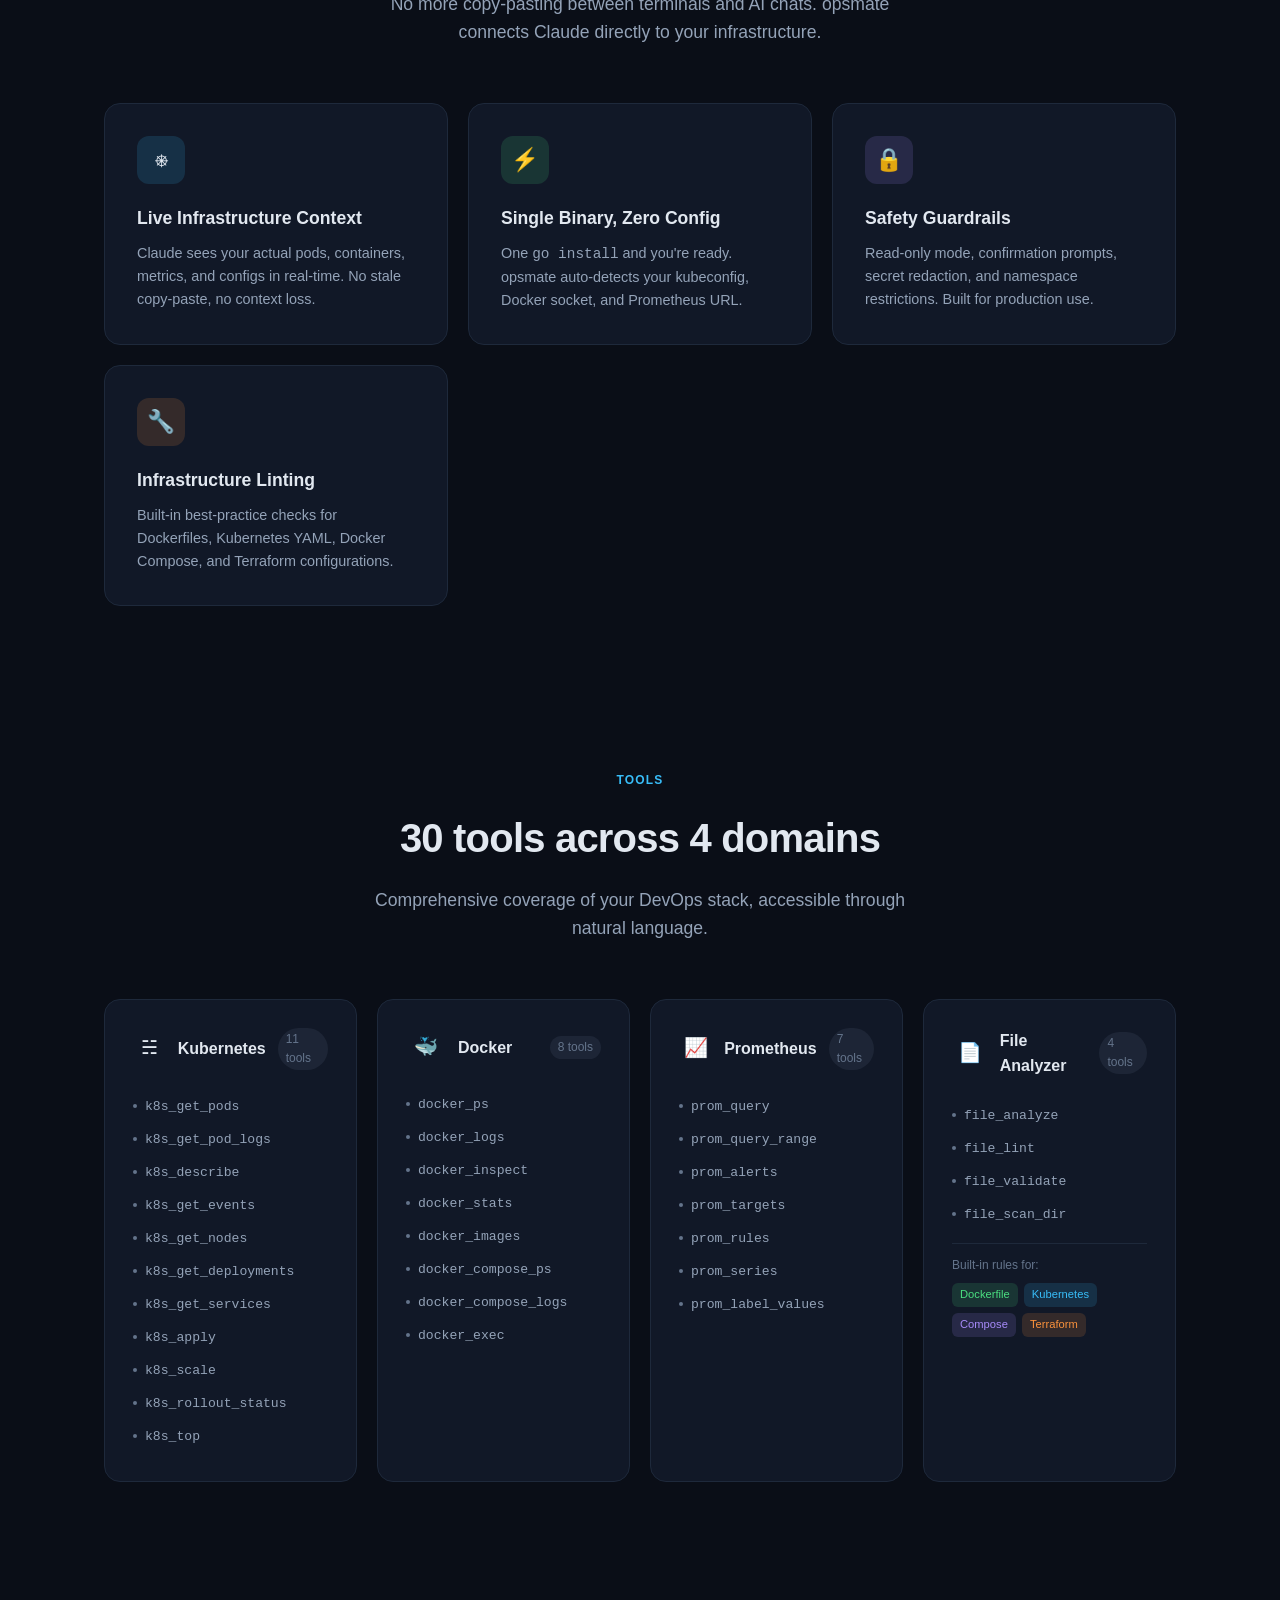
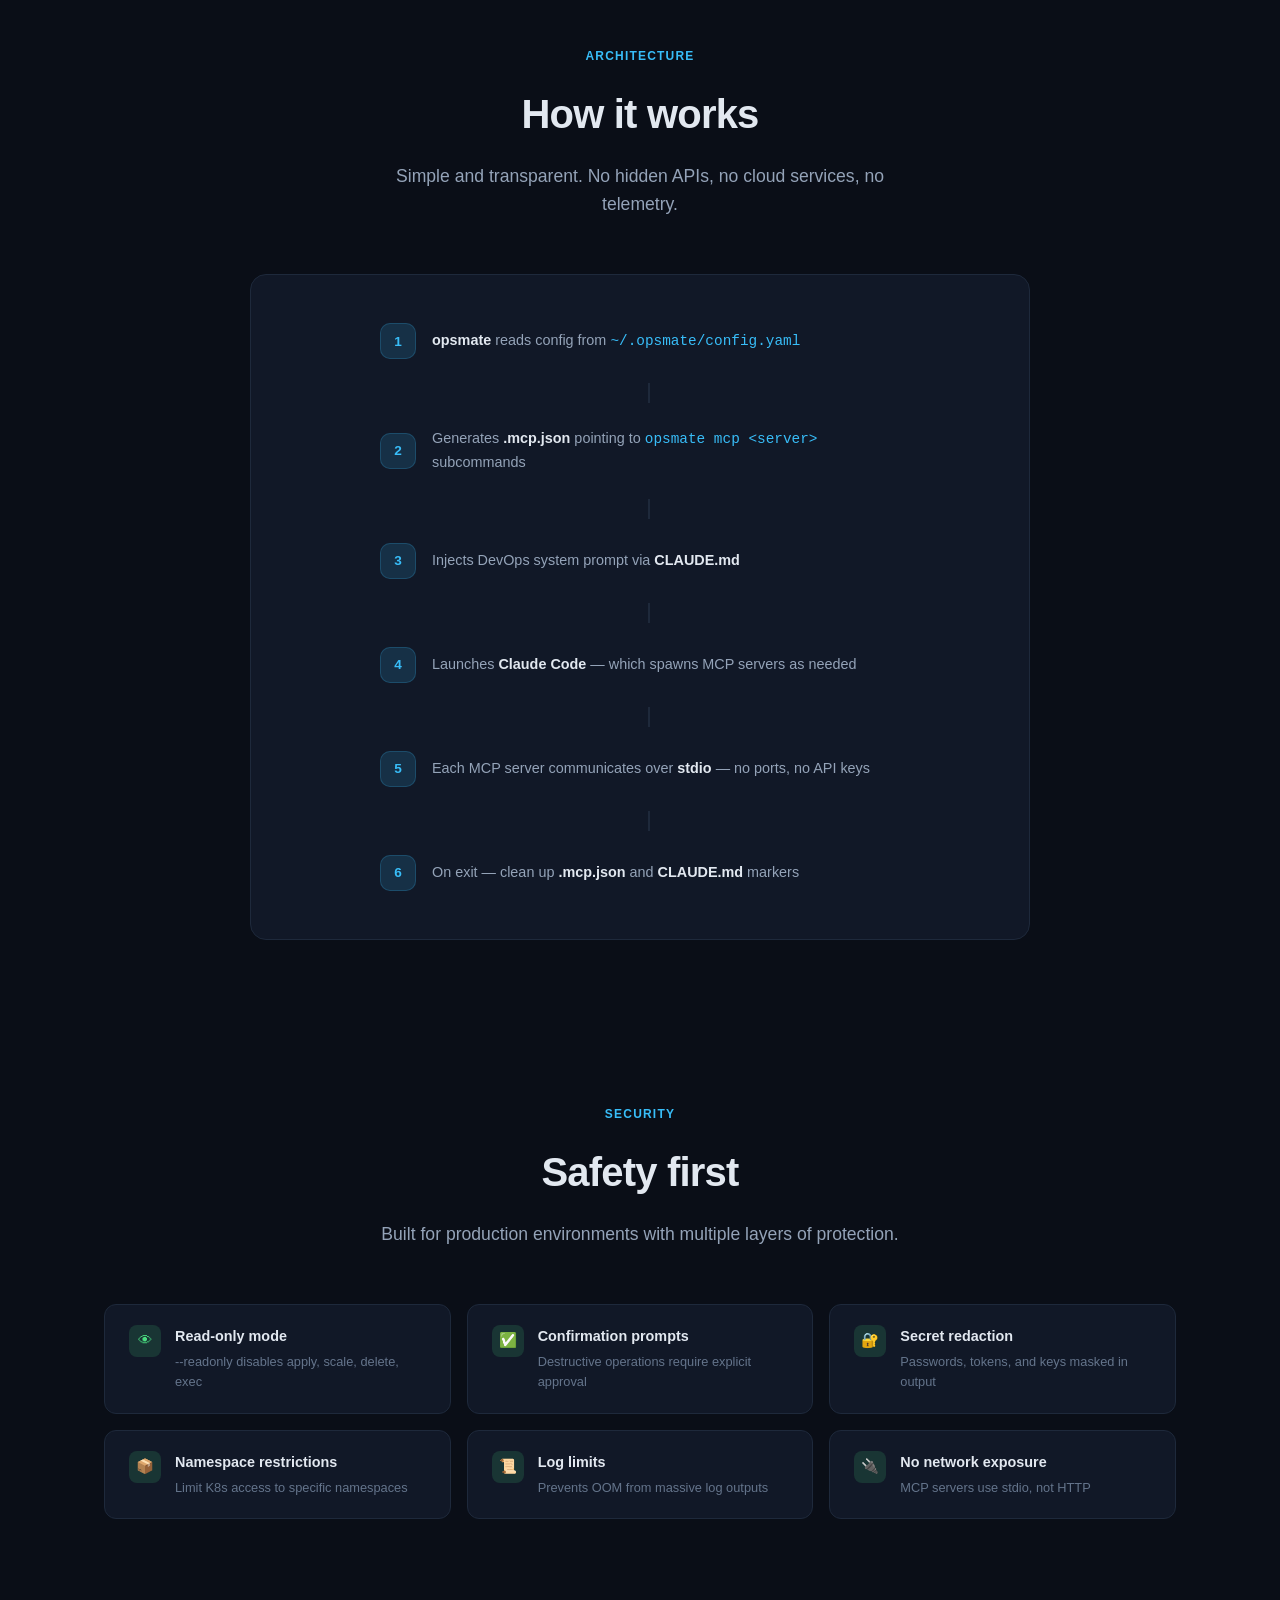
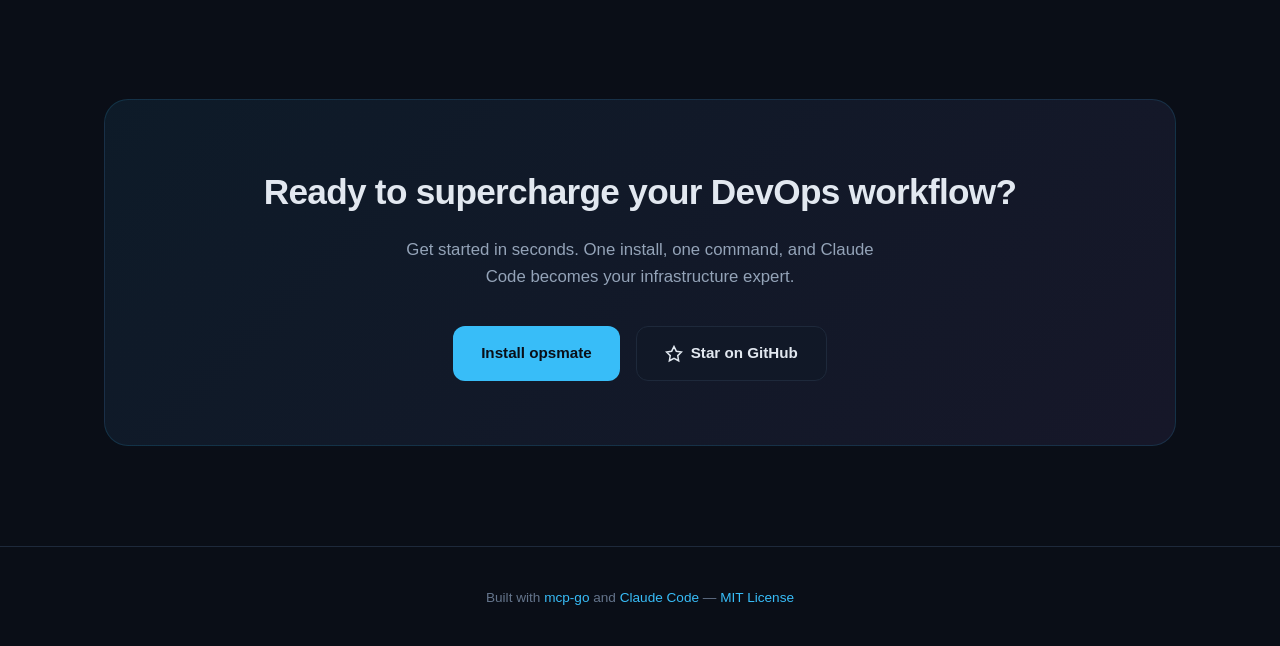
==== commit 4f749ba6: "feat: replace web Chat UI with native Terminal UI (bubbletea) - Add internal/tui/ package with bubbl" ====
--- a/docs/index.html
+++ b/docs/index.html
@@ -705,7 +705,7 @@
                         <div style="width:52px"></div>
                     </div>
                     <div class="demo-gif-container">
-                        <img src="assets/demo.gif" alt="opsmate demo — AI-powered DevOps in action" class="demo-gif" loading="lazy">
+                        <p style="color: #565f89; padding: 2rem; text-align: center;">Demo coming soon</p>
                     </div>
                 </div>
             </div>
